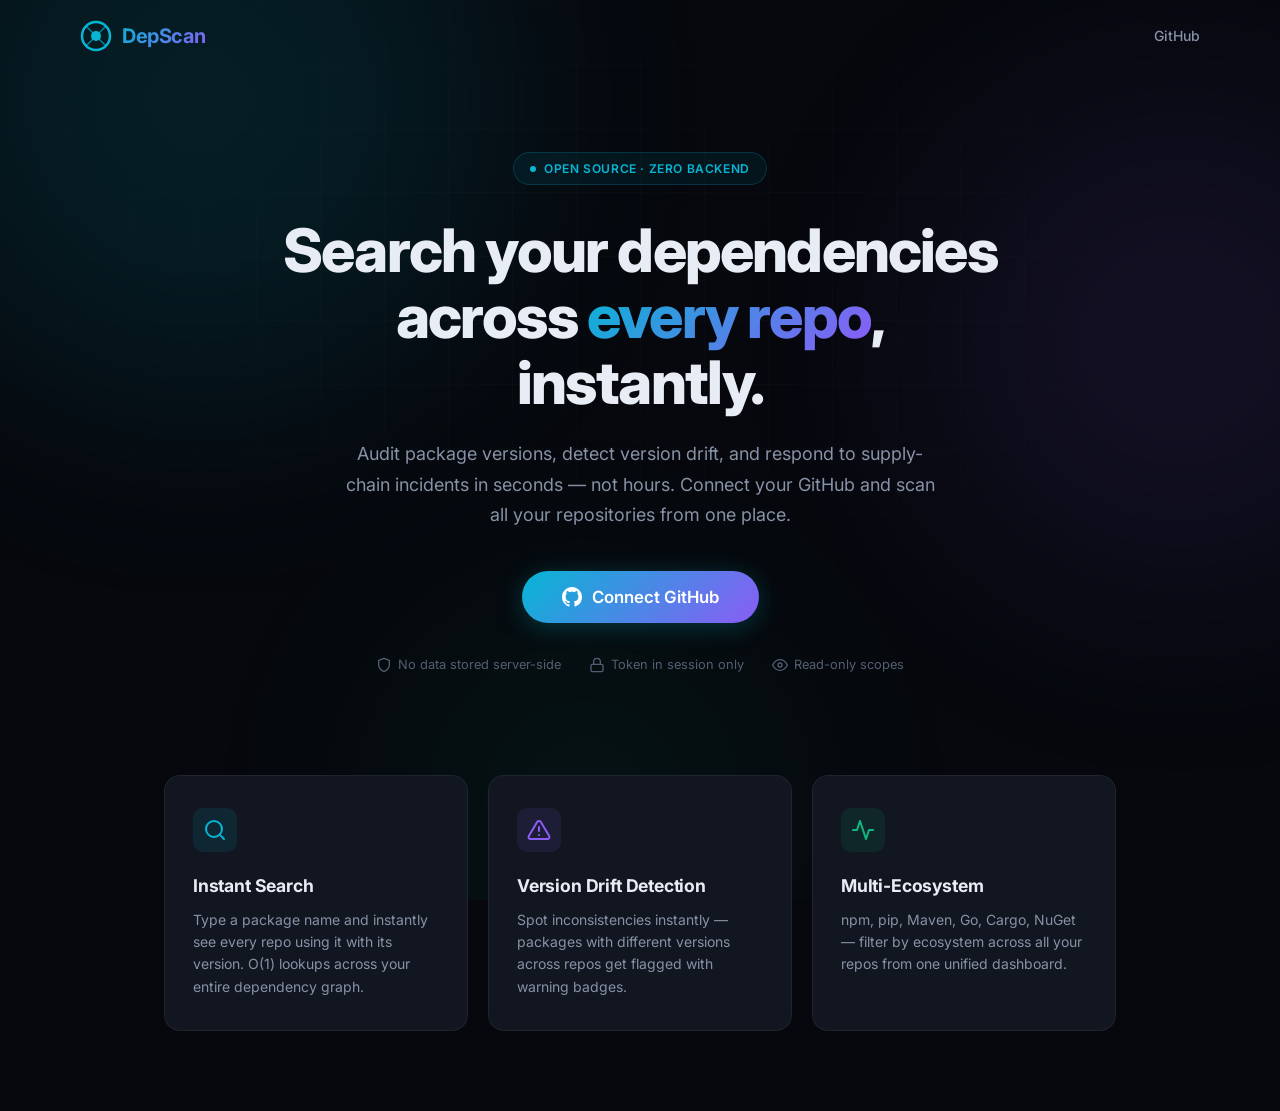
==== index.html @ 310316e2 "feat: Initial DepScan implementation (all phases) - Phase 1: Landing page, OAuth flow with CSRF stat" ====
<!DOCTYPE html>
<html lang="en">
<head>
  <meta charset="UTF-8">
  <meta name="viewport" content="width=device-width, initial-scale=1.0">
  <title>DepScan — Cross-Repo Dependency Explorer</title>
  <meta name="description" content="Search your dependencies across every GitHub repo, instantly. Audit versions, detect drift, and respond to supply-chain incidents in seconds.">
  <link rel="preconnect" href="https://fonts.googleapis.com">
  <link rel="preconnect" href="https://fonts.gstatic.com" crossorigin>
  <link href="https://fonts.googleapis.com/css2?family=Inter:wght@300;400;500;600;700;800;900&family=JetBrains+Mono:wght@400;500;600&display=swap" rel="stylesheet">
  <link rel="stylesheet" href="style.css">
</head>
<body>
  <!-- ═══════════════════════════════════════════════ -->
  <!-- LANDING VIEW (unauthenticated)                  -->
  <!-- ═══════════════════════════════════════════════ -->
  <section id="view-landing" class="view active">
    <div class="landing-bg">
      <div class="grid-overlay"></div>
      <div class="glow glow-1"></div>
      <div class="glow glow-2"></div>
      <div class="glow glow-3"></div>
    </div>

    <nav class="landing-nav">
      <div class="logo">
        <svg class="logo-icon" viewBox="0 0 32 32" fill="none" xmlns="http://www.w3.org/2000/svg">
          <circle cx="16" cy="16" r="14" stroke="url(#logo-grad)" stroke-width="2.5"/>
          <circle cx="16" cy="16" r="5" fill="url(#logo-grad)"/>
          <path d="M16 2 L16 11" stroke="url(#logo-grad)" stroke-width="2" stroke-linecap="round"/>
          <path d="M16 21 L16 30" stroke="url(#logo-grad)" stroke-width="2" stroke-linecap="round"/>
          <path d="M2 16 L11 16" stroke="url(#logo-grad)" stroke-width="2" stroke-linecap="round"/>
          <path d="M21 16 L30 16" stroke="url(#logo-grad)" stroke-width="2" stroke-linecap="round"/>
          <path d="M6.1 6.1 L12.4 12.4" stroke="url(#logo-grad)" stroke-width="1.5" stroke-linecap="round" opacity="0.6"/>
          <path d="M19.6 19.6 L25.9 25.9" stroke="url(#logo-grad)" stroke-width="1.5" stroke-linecap="round" opacity="0.6"/>
          <path d="M6.1 25.9 L12.4 19.6" stroke="url(#logo-grad)" stroke-width="1.5" stroke-linecap="round" opacity="0.6"/>
          <path d="M19.6 12.4 L25.9 6.1" stroke="url(#logo-grad)" stroke-width="1.5" stroke-linecap="round" opacity="0.6"/>
          <defs>
            <linearGradient id="logo-grad" x1="0" y1="0" x2="32" y2="32">
              <stop offset="0%" stop-color="#06b6d4"/>
              <stop offset="100%" stop-color="#8b5cf6"/>
            </linearGradient>
          </defs>
        </svg>
        <span class="logo-text">DepScan</span>
      </div>
      <a href="https://github.com" target="_blank" rel="noopener" class="nav-link">GitHub</a>
    </nav>

    <div class="landing-hero">
      <div class="hero-badge">
        <span class="badge-dot"></span>
        Open Source · Zero Backend
      </div>
      <h1 class="hero-title">
        Search your dependencies<br>
        across <span class="gradient-text">every repo</span>, instantly.
      </h1>
      <p class="hero-subtitle">
        Audit package versions, detect version drift, and respond to supply-chain
        incidents in seconds — not hours. Connect your GitHub and scan all your
        repositories from one place.
      </p>
      <button id="btn-connect" class="btn-primary btn-lg" onclick="DepScan.startOAuth()">
        <svg width="20" height="20" viewBox="0 0 16 16" fill="currentColor">
          <path d="M8 0C3.58 0 0 3.58 0 8c0 3.54 2.29 6.53 5.47 7.59.4.07.55-.17.55-.38 0-.19-.01-.82-.01-1.49-2.01.37-2.53-.49-2.69-.94-.09-.23-.48-.94-.82-1.13-.28-.15-.68-.52-.01-.53.63-.01 1.08.58 1.23.82.72 1.21 1.87.87 2.33.66.07-.52.28-.87.51-1.07-1.78-.2-3.64-.89-3.64-3.95 0-.87.31-1.59.82-2.15-.08-.2-.36-1.02.08-2.12 0 0 .67-.21 2.2.82.64-.18 1.32-.27 2-.27.68 0 1.36.09 2 .27 1.53-1.04 2.2-.82 2.2-.82.44 1.1.16 1.92.08 2.12.51.56.82 1.27.82 2.15 0 3.07-1.87 3.75-3.65 3.95.29.25.54.73.54 1.48 0 1.07-.01 1.93-.01 2.2 0 .21.15.46.55.38A8.013 8.013 0 0016 8c0-4.42-3.58-8-8-8z"/>
        </svg>
        Connect GitHub
      </button>
      <div class="hero-trust">
        <div class="trust-item">
          <svg width="16" height="16" viewBox="0 0 24 24" fill="none" stroke="currentColor" stroke-width="2" stroke-linecap="round" stroke-linejoin="round"><path d="M12 22s8-4 8-10V5l-8-3-8 3v7c0 6 8 10 8 10z"/></svg>
          No data stored server-side
        </div>
        <div class="trust-item">
          <svg width="16" height="16" viewBox="0 0 24 24" fill="none" stroke="currentColor" stroke-width="2" stroke-linecap="round" stroke-linejoin="round"><rect x="3" y="11" width="18" height="11" rx="2" ry="2"/><path d="M7 11V7a5 5 0 0 1 10 0v4"/></svg>
          Token in session only
        </div>
        <div class="trust-item">
          <svg width="16" height="16" viewBox="0 0 24 24" fill="none" stroke="currentColor" stroke-width="2" stroke-linecap="round" stroke-linejoin="round"><path d="M1 12s4-8 11-8 11 8 11 8-4 8-11 8-11-8-11-8z"/><circle cx="12" cy="12" r="3"/></svg>
          Read-only scopes
        </div>
      </div>
    </div>

    <div class="landing-features">
      <div class="feature-card">
        <div class="feature-icon" style="--accent: #06b6d4">
          <svg width="24" height="24" viewBox="0 0 24 24" fill="none" stroke="currentColor" stroke-width="2" stroke-linecap="round" stroke-linejoin="round"><circle cx="11" cy="11" r="8"/><line x1="21" y1="21" x2="16.65" y2="16.65"/></svg>
        </div>
        <h3>Instant Search</h3>
        <p>Type a package name and instantly see every repo using it with its version. O(1) lookups across your entire dependency graph.</p>
      </div>
      <div class="feature-card">
        <div class="feature-icon" style="--accent: #8b5cf6">
          <svg width="24" height="24" viewBox="0 0 24 24" fill="none" stroke="currentColor" stroke-width="2" stroke-linecap="round" stroke-linejoin="round"><path d="M10.29 3.86L1.82 18a2 2 0 0 0 1.71 3h16.94a2 2 0 0 0 1.71-3L13.71 3.86a2 2 0 0 0-3.42 0z"/><line x1="12" y1="9" x2="12" y2="13"/><line x1="12" y1="17" x2="12.01" y2="17"/></svg>
        </div>
        <h3>Version Drift Detection</h3>
        <p>Spot inconsistencies instantly — packages with different versions across repos get flagged with warning badges.</p>
      </div>
      <div class="feature-card">
        <div class="feature-icon" style="--accent: #10b981">
          <svg width="24" height="24" viewBox="0 0 24 24" fill="none" stroke="currentColor" stroke-width="2" stroke-linecap="round" stroke-linejoin="round"><polyline points="22 12 18 12 15 21 9 3 6 12 2 12"/></svg>
        </div>
        <h3>Multi-Ecosystem</h3>
        <p>npm, pip, Maven, Go, Cargo, NuGet — filter by ecosystem across all your repos from one unified dashboard.</p>
      </div>
    </div>
  </section>

  <!-- ═══════════════════════════════════════════════ -->
  <!-- SCANNING VIEW                                    -->
  <!-- ═══════════════════════════════════════════════ -->
  <section id="view-scanning" class="view">
    <nav class="app-nav">
      <div class="logo">
        <svg class="logo-icon" viewBox="0 0 32 32" fill="none"><circle cx="16" cy="16" r="14" stroke="url(#lg2)" stroke-width="2.5"/><circle cx="16" cy="16" r="5" fill="url(#lg2)"/><path d="M16 2L16 11" stroke="url(#lg2)" stroke-width="2" stroke-linecap="round"/><path d="M16 21L16 30" stroke="url(#lg2)" stroke-width="2" stroke-linecap="round"/><path d="M2 16L11 16" stroke="url(#lg2)" stroke-width="2" stroke-linecap="round"/><path d="M21 16L30 16" stroke="url(#lg2)" stroke-width="2" stroke-linecap="round"/><defs><linearGradient id="lg2" x1="0" y1="0" x2="32" y2="32"><stop offset="0%" stop-color="#06b6d4"/><stop offset="100%" stop-color="#8b5cf6"/></linearGradient></defs></svg>
        <span class="logo-text">DepScan</span>
      </div>
      <div class="nav-actions">
        <button class="btn-ghost" onclick="DepScan.skipToSearch()" id="btn-skip-search">
          <svg width="16" height="16" viewBox="0 0 24 24" fill="none" stroke="currentColor" stroke-width="2"><circle cx="11" cy="11" r="8"/><line x1="21" y1="21" x2="16.65" y2="16.65"/></svg>
          Search while scanning
        </button>
      </div>
    </nav>

    <div class="scan-container">
      <div class="scan-header">
        <div class="scan-icon-ring">
          <svg class="scan-spinner" width="64" height="64" viewBox="0 0 64 64">
            <circle cx="32" cy="32" r="28" fill="none" stroke="rgba(139,92,246,0.15)" stroke-width="4"/>
            <circle cx="32" cy="32" r="28" fill="none" stroke="url(#scan-grad)" stroke-width="4" stroke-linecap="round" stroke-dasharray="100 76" class="spin-arc"/>
            <defs><linearGradient id="scan-grad" x1="0" y1="0" x2="64" y2="64"><stop offset="0%" stop-color="#06b6d4"/><stop offset="100%" stop-color="#8b5cf6"/></linearGradient></defs>
          </svg>
        </div>
        <h2 id="scan-title" class="scan-title">Scanning your repositories…</h2>
        <p id="scan-subtitle" class="scan-subtitle">Fetching repository list</p>
      </div>

      <div class="scan-progress-wrapper">
        <div class="scan-progress-bar">
          <div id="scan-progress-fill" class="scan-progress-fill" style="width: 0%"></div>
        </div>
        <div class="scan-progress-stats">
          <span id="scan-count">0 / 0 repos</span>
          <span id="scan-packages">0 packages found</span>
        </div>
      </div>

      <div id="scan-feed" class="scan-feed">
        <!-- Live feed items appear here -->
      </div>
    </div>
  </section>

  <!-- ═══════════════════════════════════════════════ -->
  <!-- MAIN DASHBOARD VIEW (search + results)          -->
  <!-- ═══════════════════════════════════════════════ -->
  <section id="view-dashboard" class="view">
    <nav class="app-nav">
      <div class="logo">
        <svg class="logo-icon" viewBox="0 0 32 32" fill="none"><circle cx="16" cy="16" r="14" stroke="url(#lg3)" stroke-width="2.5"/><circle cx="16" cy="16" r="5" fill="url(#lg3)"/><path d="M16 2L16 11" stroke="url(#lg3)" stroke-width="2" stroke-linecap="round"/><path d="M16 21L16 30" stroke="url(#lg3)" stroke-width="2" stroke-linecap="round"/><path d="M2 16L11 16" stroke="url(#lg3)" stroke-width="2" stroke-linecap="round"/><path d="M21 16L30 16" stroke="url(#lg3)" stroke-width="2" stroke-linecap="round"/><defs><linearGradient id="lg3" x1="0" y1="0" x2="32" y2="32"><stop offset="0%" stop-color="#06b6d4"/><stop offset="100%" stop-color="#8b5cf6"/></linearGradient></defs></svg>
        <span class="logo-text">DepScan</span>
      </div>
      <div class="nav-actions">
        <button class="btn-ghost" onclick="DepScan.showSettings()" id="btn-settings">
          <svg width="16" height="16" viewBox="0 0 24 24" fill="none" stroke="currentColor" stroke-width="2" stroke-linecap="round" stroke-linejoin="round"><circle cx="12" cy="12" r="3"/><path d="M19.4 15a1.65 1.65 0 0 0 .33 1.82l.06.06a2 2 0 0 1 0 2.83 2 2 0 0 1-2.83 0l-.06-.06a1.65 1.65 0 0 0-1.82-.33 1.65 1.65 0 0 0-1 1.51V21a2 2 0 0 1-2 2 2 2 0 0 1-2-2v-.09A1.65 1.65 0 0 0 9 19.4a1.65 1.65 0 0 0-1.82.33l-.06.06a2 2 0 0 1-2.83 0 2 2 0 0 1 0-2.83l.06-.06A1.65 1.65 0 0 0 4.68 15a1.65 1.65 0 0 0-1.51-1H3a2 2 0 0 1-2-2 2 2 0 0 1 2-2h.09A1.65 1.65 0 0 0 4.6 9a1.65 1.65 0 0 0-.33-1.82l-.06-.06a2 2 0 0 1 0-2.83 2 2 0 0 1 2.83 0l.06.06A1.65 1.65 0 0 0 9 4.68a1.65 1.65 0 0 0 1-1.51V3a2 2 0 0 1 2-2 2 2 0 0 1 2 2v.09a1.65 1.65 0 0 0 1 1.51 1.65 1.65 0 0 0 1.82-.33l.06-.06a2 2 0 0 1 2.83 0 2 2 0 0 1 0 2.83l-.06.06A1.65 1.65 0 0 0 19.4 9a1.65 1.65 0 0 0 1.51 1H21a2 2 0 0 1 2 2 2 2 0 0 1-2 2h-.09a1.65 1.65 0 0 0-1.51 1z"/></svg>
          Settings
        </button>
        <div id="user-avatar-container" class="user-avatar-container"></div>
      </div>
    </nav>

    <!-- Stats Bar -->
    <div class="stats-bar">
      <div class="stat-card">
        <div class="stat-value" id="stat-repos">0</div>
        <div class="stat-label">Repos Scanned</div>
      </div>
      <div class="stat-card">
        <div class="stat-value" id="stat-packages">0</div>
        <div class="stat-label">Total Packages</div>
      </div>
      <div class="stat-card">
        <div class="stat-value" id="stat-ecosystems">0</div>
        <div class="stat-label">Ecosystems</div>
      </div>
      <div class="stat-card stat-card-warn">
        <div class="stat-value" id="stat-drift">0</div>
        <div class="stat-label">Version Drifts</div>
      </div>
    </div>

    <!-- Search & Filters -->
    <div class="search-section">
      <div class="search-bar-wrapper">
        <svg class="search-icon" width="20" height="20" viewBox="0 0 24 24" fill="none" stroke="currentColor" stroke-width="2" stroke-linecap="round" stroke-linejoin="round"><circle cx="11" cy="11" r="8"/><line x1="21" y1="21" x2="16.65" y2="16.65"/></svg>
        <input type="text" id="search-input" class="search-input" placeholder="Search packages… (e.g. axios, requests, lodash)" autocomplete="off" spellcheck="false">
        <div id="search-result-count" class="search-result-count"></div>
      </div>

      <div class="filter-row">
        <div class="filter-group">
          <label class="filter-label">Ecosystem</label>
          <select id="filter-ecosystem" class="filter-select">
            <option value="">All Ecosystems</option>
          </select>
        </div>
        <div class="filter-group">
          <label class="filter-label">Visibility</label>
          <select id="filter-visibility" class="filter-select">
            <option value="">All</option>
            <option value="public">Public</option>
            <option value="private">Private</option>
          </select>
        </div>
        <div class="filter-group">
          <label class="filter-label">Owner</label>
          <select id="filter-owner" class="filter-select">
            <option value="">All Owners</option>
          </select>
        </div>
        <div class="filter-group">
          <label class="filter-label">Sort By</label>
          <select id="filter-sort" class="filter-select">
            <option value="name">Package Name</option>
            <option value="repos">Repo Count</option>
            <option value="ecosystem">Ecosystem</option>
          </select>
        </div>
      </div>
    </div>

    <!-- Results Table -->
    <div class="results-section">
      <div id="results-empty" class="results-empty" style="display:none;">
        <svg width="48" height="48" viewBox="0 0 24 24" fill="none" stroke="currentColor" stroke-width="1.5" stroke-linecap="round" stroke-linejoin="round" opacity="0.4"><circle cx="11" cy="11" r="8"/><line x1="21" y1="21" x2="16.65" y2="16.65"/><line x1="8" y1="11" x2="14" y2="11"/></svg>
        <p>No packages found matching your query.</p>
      </div>
      <table id="results-table" class="results-table">
        <thead>
          <tr>
            <th class="th-pkg">Package</th>
            <th class="th-eco">Ecosystem</th>
            <th class="th-repos">Repos</th>
            <th class="th-ver">Version(s)</th>
            <th class="th-drift">Status</th>
          </tr>
        </thead>
        <tbody id="results-body"></tbody>
      </table>
    </div>

    <!-- Repo Detail Slide-in Panel -->
    <div id="repo-panel" class="repo-panel">
      <div class="repo-panel-backdrop" onclick="DepScan.closeRepoPanel()"></div>
      <div class="repo-panel-content">
        <div class="repo-panel-header">
          <h3 id="repo-panel-title">Repository</h3>
          <button class="btn-icon" onclick="DepScan.closeRepoPanel()">
            <svg width="20" height="20" viewBox="0 0 24 24" fill="none" stroke="currentColor" stroke-width="2" stroke-linecap="round" stroke-linejoin="round"><line x1="18" y1="6" x2="6" y2="18"/><line x1="6" y1="6" x2="18" y2="18"/></svg>
          </button>
        </div>
        <div class="repo-panel-links" id="repo-panel-links"></div>
        <div class="repo-panel-deps" id="repo-panel-deps"></div>
      </div>
    </div>
  </section>

  <!-- ═══════════════════════════════════════════════ -->
  <!-- SETTINGS MODAL                                   -->
  <!-- ═══════════════════════════════════════════════ -->
  <div id="settings-modal" class="modal-overlay" style="display:none;">
    <div class="modal-card">
      <div class="modal-header">
        <h3>Settings</h3>
        <button class="btn-icon" onclick="DepScan.closeSettings()">
          <svg width="20" height="20" viewBox="0 0 24 24" fill="none" stroke="currentColor" stroke-width="2" stroke-linecap="round" stroke-linejoin="round"><line x1="18" y1="6" x2="6" y2="18"/><line x1="6" y1="6" x2="18" y2="18"/></svg>
        </button>
      </div>
      <div class="modal-body">
        <div class="settings-section">
          <h4>Scan Scope</h4>
          <p class="settings-desc">Select which organizations to include when scanning.</p>
          <div id="settings-orgs" class="settings-orgs">
            <p class="text-muted">Loading organizations…</p>
          </div>
        </div>
        <hr class="divider">
        <div class="settings-section">
          <h4>Cache</h4>
          <p class="settings-desc">Cached SBOM data is stored locally and expires after 1 hour.</p>
          <div class="settings-row">
            <span id="cache-info">0 repos cached</span>
            <button class="btn-secondary" onclick="DepScan.rescan()" id="btn-rescan">
              <svg width="14" height="14" viewBox="0 0 24 24" fill="none" stroke="currentColor" stroke-width="2" stroke-linecap="round" stroke-linejoin="round"><polyline points="23 4 23 10 17 10"/><path d="M20.49 15a9 9 0 1 1-2.12-9.36L23 10"/></svg>
              Re-scan All
            </button>
          </div>
        </div>
        <hr class="divider">
        <div class="settings-section">
          <h4>Account</h4>
          <button class="btn-danger" onclick="DepScan.disconnect()" id="btn-disconnect">
            <svg width="14" height="14" viewBox="0 0 24 24" fill="none" stroke="currentColor" stroke-width="2" stroke-linecap="round" stroke-linejoin="round"><path d="M9 21H5a2 2 0 0 1-2-2V5a2 2 0 0 1 2-2h4"/><polyline points="16 17 21 12 16 7"/><line x1="21" y1="12" x2="9" y2="12"/></svg>
            Disconnect GitHub
          </button>
        </div>
      </div>
    </div>
  </div>

  <!-- ═══════════════════════════════════════════════ -->
  <!-- ERROR TOAST                                      -->
  <!-- ═══════════════════════════════════════════════ -->
  <div id="toast-container" class="toast-container"></div>

  <script src="app.js"></script>
</body>
</html>
---- style.css ----
/* ═══════════════════════════════════════════════════════════
   DepScan — Design System & Styles
   Premium dark-mode UI with vibrant accents
   ═══════════════════════════════════════════════════════════ */

/* ── Reset & Base ─────────────────────────────────────────── */
*, *::before, *::after {
  margin: 0;
  padding: 0;
  box-sizing: border-box;
}

:root {
  /* Colors */
  --bg-primary: #06080d;
  --bg-secondary: #0c1017;
  --bg-card: #111620;
  --bg-card-hover: #161d2a;
  --bg-elevated: #1a2233;

  --border: rgba(255, 255, 255, 0.06);
  --border-hover: rgba(255, 255, 255, 0.12);

  --text-primary: #e8ecf4;
  --text-secondary: #8892a6;
  --text-muted: #545e72;

  --accent-cyan: #06b6d4;
  --accent-violet: #8b5cf6;
  --accent-green: #10b981;
  --accent-amber: #f59e0b;
  --accent-red: #ef4444;

  --gradient-main: linear-gradient(135deg, #06b6d4, #8b5cf6);
  --gradient-warm: linear-gradient(135deg, #f59e0b, #ef4444);

  /* Typography */
  --font-sans: 'Inter', -apple-system, BlinkMacSystemFont, 'Segoe UI', sans-serif;
  --font-mono: 'JetBrains Mono', 'Fira Code', monospace;

  /* Sizing */
  --radius-sm: 6px;
  --radius-md: 10px;
  --radius-lg: 16px;
  --radius-xl: 24px;
  --radius-full: 9999px;

  /* Shadows */
  --shadow-sm: 0 1px 3px rgba(0,0,0,0.4);
  --shadow-md: 0 4px 16px rgba(0,0,0,0.5);
  --shadow-lg: 0 8px 32px rgba(0,0,0,0.6);
  --shadow-glow-cyan: 0 0 40px rgba(6, 182, 212, 0.15);
  --shadow-glow-violet: 0 0 40px rgba(139, 92, 246, 0.15);

  /* Transitions */
  --ease-out: cubic-bezier(0.16, 1, 0.3, 1);
  --ease-spring: cubic-bezier(0.34, 1.56, 0.64, 1);
}

html {
  font-size: 16px;
  scroll-behavior: smooth;
  -webkit-font-smoothing: antialiased;
  -moz-osx-font-smoothing: grayscale;
}

body {
  font-family: var(--font-sans);
  background: var(--bg-primary);
  color: var(--text-primary);
  line-height: 1.6;
  min-height: 100vh;
  overflow-x: hidden;
}

a { color: var(--accent-cyan); text-decoration: none; }
a:hover { text-decoration: underline; }

/* ── Views ────────────────────────────────────────────────── */
.view {
  display: none;
  min-height: 100vh;
}
.view.active {
  display: block;
  animation: viewFadeIn 0.5s var(--ease-out);
}

@keyframes viewFadeIn {
  from { opacity: 0; transform: translateY(12px); }
  to   { opacity: 1; transform: translateY(0); }
}

/* ══════════════════════════════════════════════════════════════
   LANDING PAGE
   ══════════════════════════════════════════════════════════════ */

/* Background effects */
.landing-bg {
  position: fixed;
  inset: 0;
  z-index: 0;
  pointer-events: none;
  overflow: hidden;
}

.grid-overlay {
  position: absolute;
  inset: 0;
  background-image:
    linear-gradient(rgba(255,255,255,0.015) 1px, transparent 1px),
    linear-gradient(90deg, rgba(255,255,255,0.015) 1px, transparent 1px);
  background-size: 64px 64px;
  mask-image: radial-gradient(ellipse 80% 60% at 50% 30%, black 20%, transparent 70%);
  -webkit-mask-image: radial-gradient(ellipse 80% 60% at 50% 30%, black 20%, transparent 70%);
}

.glow {
  position: absolute;
  border-radius: 50%;
  filter: blur(120px);
  opacity: 0.35;
  animation: glowFloat 12s ease-in-out infinite alternate;
}
.glow-1 {
  width: 600px; height: 600px;
  background: var(--accent-cyan);
  top: -200px; left: -100px;
  opacity: 0.12;
}
.glow-2 {
  width: 500px; height: 500px;
  background: var(--accent-violet);
  top: 10%; right: -150px;
  opacity: 0.1;
  animation-delay: -4s;
}
.glow-3 {
  width: 400px; height: 400px;
  background: var(--accent-green);
  bottom: -100px; left: 30%;
  opacity: 0.07;
  animation-delay: -8s;
}

@keyframes glowFloat {
  0%   { transform: translate(0, 0) scale(1); }
  100% { transform: translate(30px, -20px) scale(1.15); }
}

/* Landing Nav */
.landing-nav {
  position: relative;
  z-index: 10;
  display: flex;
  align-items: center;
  justify-content: space-between;
  padding: 20px 40px;
  max-width: 1200px;
  margin: 0 auto;
}

.logo {
  display: flex;
  align-items: center;
  gap: 10px;
}
.logo-icon {
  width: 32px;
  height: 32px;
}
.logo-text {
  font-weight: 700;
  font-size: 1.25rem;
  letter-spacing: -0.02em;
  background: var(--gradient-main);
  -webkit-background-clip: text;
  -webkit-text-fill-color: transparent;
  background-clip: text;
}

.nav-link {
  font-size: 0.875rem;
  font-weight: 500;
  color: var(--text-secondary);
  transition: color 0.2s;
}
.nav-link:hover { color: var(--text-primary); text-decoration: none; }

/* Hero */
.landing-hero {
  position: relative;
  z-index: 10;
  text-align: center;
  padding: 80px 24px 40px;
  max-width: 780px;
  margin: 0 auto;
}

.hero-badge {
  display: inline-flex;
  align-items: center;
  gap: 8px;
  padding: 6px 16px;
  font-size: 0.75rem;
  font-weight: 600;
  letter-spacing: 0.05em;
  text-transform: uppercase;
  color: var(--accent-cyan);
  background: rgba(6, 182, 212, 0.08);
  border: 1px solid rgba(6, 182, 212, 0.2);
  border-radius: var(--radius-full);
  margin-bottom: 32px;
}

.badge-dot {
  width: 6px;
  height: 6px;
  border-radius: 50%;
  background: var(--accent-cyan);
  animation: dotPulse 2s ease-in-out infinite;
}

@keyframes dotPulse {
  0%, 100% { opacity: 1; transform: scale(1); }
  50%      { opacity: 0.5; transform: scale(0.8); }
}

.hero-title {
  font-size: clamp(2.2rem, 5vw, 3.75rem);
  font-weight: 800;
  line-height: 1.1;
  letter-spacing: -0.03em;
  margin-bottom: 24px;
}

.gradient-text {
  background: var(--gradient-main);
  -webkit-background-clip: text;
  -webkit-text-fill-color: transparent;
  background-clip: text;
}

.hero-subtitle {
  font-size: 1.125rem;
  color: var(--text-secondary);
  line-height: 1.7;
  max-width: 600px;
  margin: 0 auto 40px;
}

/* Buttons */
.btn-primary {
  display: inline-flex;
  align-items: center;
  gap: 10px;
  padding: 14px 32px;
  font-family: var(--font-sans);
  font-size: 1rem;
  font-weight: 600;
  color: #fff;
  background: var(--gradient-main);
  border: none;
  border-radius: var(--radius-full);
  cursor: pointer;
  transition: transform 0.2s var(--ease-spring), box-shadow 0.3s;
  box-shadow: 0 4px 24px rgba(6, 182, 212, 0.25), 0 0 0 0 rgba(6, 182, 212, 0);
}
.btn-primary:hover {
  transform: translateY(-2px) scale(1.03);
  box-shadow: 0 8px 32px rgba(6, 182, 212, 0.35), 0 0 0 4px rgba(6, 182, 212, 0.1);
}
.btn-primary:active {
  transform: translateY(0) scale(0.98);
}

.btn-lg {
  padding: 16px 40px;
  font-size: 1.05rem;
}

.btn-ghost {
  display: inline-flex;
  align-items: center;
  gap: 8px;
  padding: 8px 16px;
  font-family: var(--font-sans);
  font-size: 0.875rem;
  font-weight: 500;
  color: var(--text-secondary);
  background: transparent;
  border: 1px solid var(--border);
  border-radius: var(--radius-md);
  cursor: pointer;
  transition: all 0.2s;
}
.btn-ghost:hover {
  color: var(--text-primary);
  border-color: var(--border-hover);
  background: rgba(255,255,255,0.03);
}

.btn-secondary {
  display: inline-flex;
  align-items: center;
  gap: 6px;
  padding: 8px 16px;
  font-family: var(--font-sans);
  font-size: 0.8rem;
  font-weight: 600;
  color: var(--accent-cyan);
  background: rgba(6, 182, 212, 0.08);
  border: 1px solid rgba(6, 182, 212, 0.2);
  border-radius: var(--radius-md);
  cursor: pointer;
  transition: all 0.2s;
}
.btn-secondary:hover {
  background: rgba(6, 182, 212, 0.15);
  border-color: rgba(6, 182, 212, 0.35);
}

.btn-danger {
  display: inline-flex;
  align-items: center;
  gap: 6px;
  padding: 10px 20px;
  font-family: var(--font-sans);
  font-size: 0.875rem;
  font-weight: 600;
  color: var(--accent-red);
  background: rgba(239, 68, 68, 0.08);
  border: 1px solid rgba(239, 68, 68, 0.2);
  border-radius: var(--radius-md);
  cursor: pointer;
  transition: all 0.2s;
}
.btn-danger:hover {
  background: rgba(239, 68, 68, 0.15);
  border-color: rgba(239, 68, 68, 0.35);
}

.btn-icon {
  display: flex;
  align-items: center;
  justify-content: center;
  width: 36px;
  height: 36px;
  background: transparent;
  border: none;
  color: var(--text-secondary);
  cursor: pointer;
  border-radius: var(--radius-sm);
  transition: all 0.2s;
}
.btn-icon:hover {
  color: var(--text-primary);
  background: rgba(255,255,255,0.06);
}

/* Trust items */
.hero-trust {
  display: flex;
  align-items: center;
  justify-content: center;
  gap: 28px;
  margin-top: 32px;
  flex-wrap: wrap;
}
.trust-item {
  display: flex;
  align-items: center;
  gap: 6px;
  font-size: 0.8rem;
  color: var(--text-muted);
}

/* Features */
.landing-features {
  position: relative;
  z-index: 10;
  display: grid;
  grid-template-columns: repeat(auto-fit, minmax(280px, 1fr));
  gap: 20px;
  max-width: 1000px;
  margin: 60px auto 80px;
  padding: 0 24px;
}

.feature-card {
  background: var(--bg-card);
  border: 1px solid var(--border);
  border-radius: var(--radius-lg);
  padding: 32px 28px;
  transition: all 0.3s var(--ease-out);
}
.feature-card:hover {
  background: var(--bg-card-hover);
  border-color: var(--border-hover);
  transform: translateY(-4px);
  box-shadow: var(--shadow-lg);
}

.feature-icon {
  width: 44px;
  height: 44px;
  display: flex;
  align-items: center;
  justify-content: center;
  border-radius: var(--radius-md);
  background: color-mix(in srgb, var(--accent, #06b6d4) 10%, transparent);
  color: var(--accent, #06b6d4);
  margin-bottom: 20px;
}

.feature-card h3 {
  font-size: 1.1rem;
  font-weight: 700;
  margin-bottom: 8px;
  letter-spacing: -0.01em;
}
.feature-card p {
  font-size: 0.875rem;
  color: var(--text-secondary);
  line-height: 1.6;
}

/* ══════════════════════════════════════════════════════════════
   SCANNING VIEW
   ══════════════════════════════════════════════════════════════ */

.app-nav {
  display: flex;
  align-items: center;
  justify-content: space-between;
  padding: 16px 32px;
  border-bottom: 1px solid var(--border);
  background: rgba(6, 8, 13, 0.85);
  backdrop-filter: blur(16px);
  -webkit-backdrop-filter: blur(16px);
  position: sticky;
  top: 0;
  z-index: 100;
}

.nav-actions {
  display: flex;
  align-items: center;
  gap: 12px;
}

.scan-container {
  max-width: 640px;
  margin: 0 auto;
  padding: 80px 24px;
  text-align: center;
}

.scan-header {
  margin-bottom: 48px;
}

.scan-icon-ring {
  display: inline-flex;
  margin-bottom: 24px;
}

.spin-arc {
  transform-origin: center;
  animation: spinArc 1.2s linear infinite;
}

@keyframes spinArc {
  to { transform: rotate(360deg); }
}

.scan-title {
  font-size: 1.5rem;
  font-weight: 700;
  letter-spacing: -0.02em;
  margin-bottom: 8px;
}

.scan-subtitle {
  font-size: 0.95rem;
  color: var(--text-secondary);
}

/* Progress bar */
.scan-progress-wrapper {
  margin-bottom: 40px;
}

.scan-progress-bar {
  height: 6px;
  background: rgba(255,255,255,0.06);
  border-radius: var(--radius-full);
  overflow: hidden;
  margin-bottom: 12px;
}

.scan-progress-fill {
  height: 100%;
  background: var(--gradient-main);
  border-radius: var(--radius-full);
  transition: width 0.4s var(--ease-out);
  position: relative;
}
.scan-progress-fill::after {
  content: '';
  position: absolute;
  right: 0;
  top: 0;
  width: 40px;
  height: 100%;
  background: linear-gradient(90deg, transparent, rgba(255,255,255,0.3));
  animation: shimmer 1.5s ease-in-out infinite;
}

@keyframes shimmer {
  0%, 100% { opacity: 0; }
  50%      { opacity: 1; }
}

.scan-progress-stats {
  display: flex;
  justify-content: space-between;
  font-size: 0.8rem;
  color: var(--text-muted);
  font-variant-numeric: tabular-nums;
}

/* Scan Feed */
.scan-feed {
  text-align: left;
  max-height: 320px;
  overflow-y: auto;
  scrollbar-width: thin;
  scrollbar-color: rgba(255,255,255,0.08) transparent;
}

.scan-feed-item {
  display: flex;
  align-items: center;
  gap: 10px;
  padding: 10px 16px;
  font-size: 0.82rem;
  font-family: var(--font-mono);
  color: var(--text-secondary);
  border-radius: var(--radius-sm);
  animation: feedSlideIn 0.3s var(--ease-out);
  border-bottom: 1px solid var(--border);
}
.scan-feed-item:last-child { border-bottom: none; }

.scan-feed-item.success { color: var(--accent-green); }
.scan-feed-item.error   { color: var(--accent-red); }
.scan-feed-item.warning { color: var(--accent-amber); }

.feed-dot {
  width: 6px;
  height: 6px;
  border-radius: 50%;
  flex-shrink: 0;
}
.scan-feed-item.success .feed-dot { background: var(--accent-green); }
.scan-feed-item.error   .feed-dot { background: var(--accent-red); }
.scan-feed-item.warning .feed-dot { background: var(--accent-amber); }
.scan-feed-item .feed-dot          { background: var(--text-muted); }

.feed-repo {
  flex: 1;
  overflow: hidden;
  text-overflow: ellipsis;
  white-space: nowrap;
}

.feed-count {
  font-size: 0.75rem;
  color: var(--text-muted);
  white-space: nowrap;
}

@keyframes feedSlideIn {
  from { opacity: 0; transform: translateX(-12px); }
  to   { opacity: 1; transform: translateX(0); }
}

/* ══════════════════════════════════════════════════════════════
   DASHBOARD VIEW
   ══════════════════════════════════════════════════════════════ */

/* Stats Bar */
.stats-bar {
  display: grid;
  grid-template-columns: repeat(auto-fit, minmax(160px, 1fr));
  gap: 16px;
  padding: 24px 32px;
  max-width: 1400px;
  margin: 0 auto;
}

.stat-card {
  background: var(--bg-card);
  border: 1px solid var(--border);
  border-radius: var(--radius-lg);
  padding: 20px 24px;
  text-align: center;
  transition: all 0.2s;
}
.stat-card:hover {
  border-color: var(--border-hover);
  box-shadow: var(--shadow-sm);
}

.stat-value {
  font-size: 2rem;
  font-weight: 800;
  letter-spacing: -0.03em;
  font-variant-numeric: tabular-nums;
  background: var(--gradient-main);
  -webkit-background-clip: text;
  -webkit-text-fill-color: transparent;
  background-clip: text;
}
.stat-card-warn .stat-value {
  background: var(--gradient-warm);
  -webkit-background-clip: text;
  background-clip: text;
}

.stat-label {
  font-size: 0.75rem;
  font-weight: 600;
  color: var(--text-muted);
  text-transform: uppercase;
  letter-spacing: 0.06em;
  margin-top: 4px;
}

/* Search Section */
.search-section {
  padding: 0 32px 16px;
  max-width: 1400px;
  margin: 0 auto;
}

.search-bar-wrapper {
  position: relative;
  margin-bottom: 16px;
}

.search-icon {
  position: absolute;
  left: 18px;
  top: 50%;
  transform: translateY(-50%);
  color: var(--text-muted);
  pointer-events: none;
}

.search-input {
  width: 100%;
  padding: 16px 120px 16px 50px;
  font-family: var(--font-sans);
  font-size: 1rem;
  font-weight: 500;
  color: var(--text-primary);
  background: var(--bg-card);
  border: 1px solid var(--border);
  border-radius: var(--radius-lg);
  outline: none;
  transition: all 0.2s;
}
.search-input::placeholder {
  color: var(--text-muted);
  font-weight: 400;
}
.search-input:focus {
  border-color: var(--accent-cyan);
  box-shadow: 0 0 0 3px rgba(6, 182, 212, 0.1), var(--shadow-glow-cyan);
}

.search-result-count {
  position: absolute;
  right: 18px;
  top: 50%;
  transform: translateY(-50%);
  font-size: 0.8rem;
  color: var(--text-muted);
  font-variant-numeric: tabular-nums;
}

/* Filters */
.filter-row {
  display: flex;
  gap: 12px;
  flex-wrap: wrap;
}

.filter-group {
  display: flex;
  flex-direction: column;
  gap: 4px;
}

.filter-label {
  font-size: 0.7rem;
  font-weight: 600;
  color: var(--text-muted);
  text-transform: uppercase;
  letter-spacing: 0.06em;
}

.filter-select {
  padding: 8px 32px 8px 12px;
  font-family: var(--font-sans);
  font-size: 0.82rem;
  font-weight: 500;
  color: var(--text-secondary);
  background: var(--bg-card);
  border: 1px solid var(--border);
  border-radius: var(--radius-md);
  outline: none;
  cursor: pointer;
  appearance: none;
  background-image: url("data:image/svg+xml,%3Csvg width='10' height='6' viewBox='0 0 10 6' fill='none' xmlns='http://www.w3.org/2000/svg'%3E%3Cpath d='M1 1L5 5L9 1' stroke='%23545e72' stroke-width='1.5' stroke-linecap='round' stroke-linejoin='round'/%3E%3C/svg%3E");
  background-repeat: no-repeat;
  background-position: right 10px center;
  transition: all 0.2s;
}
.filter-select:hover {
  border-color: var(--border-hover);
}
.filter-select:focus {
  border-color: var(--accent-cyan);
  box-shadow: 0 0 0 2px rgba(6,182,212, 0.1);
}

/* Results Table */
.results-section {
  padding: 0 32px 48px;
  max-width: 1400px;
  margin: 0 auto;
}

.results-empty {
  display: flex;
  flex-direction: column;
  align-items: center;
  gap: 12px;
  padding: 64px 0;
  color: var(--text-muted);
  font-size: 0.9rem;
}

.results-table {
  width: 100%;
  border-collapse: separate;
  border-spacing: 0;
  font-size: 0.875rem;
}

.results-table thead th {
  position: sticky;
  top: 65px;
  background: var(--bg-secondary);
  z-index: 10;
  padding: 12px 16px;
  text-align: left;
  font-size: 0.7rem;
  font-weight: 700;
  text-transform: uppercase;
  letter-spacing: 0.08em;
  color: var(--text-muted);
  border-bottom: 1px solid var(--border);
}

.results-table tbody tr {
  cursor: pointer;
  transition: background 0.15s;
}
.results-table tbody tr:hover {
  background: var(--bg-card-hover);
}
.results-table tbody td {
  padding: 14px 16px;
  border-bottom: 1px solid var(--border);
  vertical-align: middle;
}

.th-pkg { min-width: 220px; }
.th-eco { width: 120px; }
.th-repos { width: 100px; }
.th-ver { min-width: 180px; }
.th-drift { width: 120px; }

/* Package name in results */
.pkg-name {
  font-weight: 600;
  color: var(--text-primary);
  font-family: var(--font-mono);
  font-size: 0.85rem;
}

/* Ecosystem badge */
.eco-badge {
  display: inline-flex;
  align-items: center;
  gap: 4px;
  padding: 3px 10px;
  font-size: 0.7rem;
  font-weight: 700;
  text-transform: uppercase;
  letter-spacing: 0.04em;
  border-radius: var(--radius-full);
  background: rgba(255,255,255,0.05);
  color: var(--text-secondary);
  border: 1px solid var(--border);
}

.eco-badge[data-eco="npm"]    { color: #f87171; background: rgba(248,113,113,0.08); border-color: rgba(248,113,113,0.2); }
.eco-badge[data-eco="pip"]    { color: #60a5fa; background: rgba(96,165,250,0.08); border-color: rgba(96,165,250,0.2); }
.eco-badge[data-eco="go"]     { color: #34d399; background: rgba(52,211,153,0.08); border-color: rgba(52,211,153,0.2); }
.eco-badge[data-eco="maven"]  { color: #fb923c; background: rgba(251,146,60,0.08); border-color: rgba(251,146,60,0.2); }
.eco-badge[data-eco="nuget"]  { color: #a78bfa; background: rgba(167,139,250,0.08); border-color: rgba(167,139,250,0.2); }
.eco-badge[data-eco="cargo"]  { color: #fbbf24; background: rgba(251,191,36,0.08); border-color: rgba(251,191,36,0.2); }
.eco-badge[data-eco="gem"]    { color: #f472b6; background: rgba(244,114,182,0.08); border-color: rgba(244,114,182,0.2); }
.eco-badge[data-eco="composer"] { color: #818cf8; background: rgba(129,140,248,0.08); border-color: rgba(129,140,248,0.2); }
.eco-badge[data-eco="actions"] { color: #2dd4bf; background: rgba(45,212,191,0.08); border-color: rgba(45,212,191,0.2); }

/* Version pills */
.version-list {
  display: flex;
  flex-wrap: wrap;
  gap: 4px;
}

.version-pill {
  display: inline-block;
  padding: 2px 8px;
  font-family: var(--font-mono);
  font-size: 0.75rem;
  font-weight: 500;
  color: var(--text-secondary);
  background: rgba(255,255,255,0.04);
  border-radius: var(--radius-sm);
  border: 1px solid var(--border);
}

/* Drift badge */
.drift-ok {
  display: inline-flex;
  align-items: center;
  gap: 4px;
  font-size: 0.75rem;
  font-weight: 600;
  color: var(--accent-green);
}
.drift-warn {
  display: inline-flex;
  align-items: center;
  gap: 4px;
  font-size: 0.75rem;
  font-weight: 600;
  color: var(--accent-amber);
  padding: 3px 10px;
  background: rgba(245, 158, 11, 0.08);
  border: 1px solid rgba(245, 158, 11, 0.2);
  border-radius: var(--radius-full);
}

/* Expanded row */
.expanded-row td {
  padding: 0 !important;
  border-bottom: 1px solid var(--border);
}

.expanded-content {
  padding: 16px 20px;
  background: var(--bg-secondary);
  animation: expandIn 0.25s var(--ease-out);
}

@keyframes expandIn {
  from { opacity: 0; max-height: 0; }
  to   { opacity: 1; max-height: 600px; }
}

.expanded-content table {
  width: 100%;
  border-collapse: collapse;
  font-size: 0.82rem;
}
.expanded-content th {
  text-align: left;
  font-size: 0.68rem;
  font-weight: 700;
  text-transform: uppercase;
  letter-spacing: 0.06em;
  color: var(--text-muted);
  padding: 8px 12px;
  border-bottom: 1px solid var(--border);
}
.expanded-content td {
  padding: 10px 12px;
  border-bottom: 1px solid var(--border);
  color: var(--text-secondary);
}
.expanded-content tr:last-child td { border-bottom: none; }
.expanded-content a {
  color: var(--accent-cyan);
  text-decoration: none;
}
.expanded-content a:hover { text-decoration: underline; }

/* Repo count badge */
.repo-count {
  display: inline-flex;
  align-items: center;
  justify-content: center;
  min-width: 24px;
  height: 24px;
  padding: 0 8px;
  font-family: var(--font-mono);
  font-size: 0.75rem;
  font-weight: 700;
  color: var(--text-secondary);
  background: rgba(255,255,255,0.04);
  border-radius: var(--radius-full);
  border: 1px solid var(--border);
}

/* ══════════════════════════════════════════════════════════════
   REPO DETAIL PANEL (Slide-in)
   ══════════════════════════════════════════════════════════════ */

.repo-panel {
  position: fixed;
  inset: 0;
  z-index: 1000;
  display: none;
}
.repo-panel.open {
  display: block;
}

.repo-panel-backdrop {
  position: absolute;
  inset: 0;
  background: rgba(0,0,0,0.5);
  backdrop-filter: blur(4px);
  -webkit-backdrop-filter: blur(4px);
  animation: fadeIn 0.2s;
}

.repo-panel-content {
  position: absolute;
  right: 0;
  top: 0;
  bottom: 0;
  width: min(520px, 90vw);
  background: var(--bg-secondary);
  border-left: 1px solid var(--border);
  overflow-y: auto;
  animation: slideInRight 0.3s var(--ease-out);
  scrollbar-width: thin;
  scrollbar-color: rgba(255,255,255,0.08) transparent;
}

@keyframes fadeIn {
  from { opacity: 0; }
  to   { opacity: 1; }
}
@keyframes slideInRight {
  from { transform: translateX(100%); }
  to   { transform: translateX(0); }
}

.repo-panel-header {
  display: flex;
  align-items: center;
  justify-content: space-between;
  padding: 20px 24px;
  border-bottom: 1px solid var(--border);
  position: sticky;
  top: 0;
  background: var(--bg-secondary);
  z-index: 10;
}
.repo-panel-header h3 {
  font-size: 1rem;
  font-weight: 700;
  font-family: var(--font-mono);
}

.repo-panel-links {
  padding: 16px 24px;
  display: flex;
  gap: 8px;
  flex-wrap: wrap;
  border-bottom: 1px solid var(--border);
}

.panel-link {
  display: inline-flex;
  align-items: center;
  gap: 6px;
  padding: 6px 12px;
  font-size: 0.78rem;
  font-weight: 500;
  color: var(--accent-cyan);
  background: rgba(6, 182, 212, 0.06);
  border: 1px solid rgba(6, 182, 212, 0.15);
  border-radius: var(--radius-md);
  transition: all 0.2s;
  text-decoration: none;
}
.panel-link:hover {
  background: rgba(6, 182, 212, 0.12);
  border-color: rgba(6, 182, 212, 0.3);
  text-decoration: none;
}

.repo-panel-deps {
  padding: 16px 24px 32px;
}

.repo-panel-deps table {
  width: 100%;
  border-collapse: collapse;
  font-size: 0.82rem;
}
.repo-panel-deps th {
  text-align: left;
  font-size: 0.68rem;
  font-weight: 700;
  text-transform: uppercase;
  letter-spacing: 0.06em;
  color: var(--text-muted);
  padding: 8px 12px;
  border-bottom: 1px solid var(--border);
}
.repo-panel-deps td {
  padding: 10px 12px;
  border-bottom: 1px solid var(--border);
  color: var(--text-secondary);
}
.repo-panel-deps .pkg-name {
  font-size: 0.8rem;
}

/* User Avatar */
.user-avatar-container {
  display: flex;
  align-items: center;
  gap: 8px;
}

.user-avatar {
  width: 32px;
  height: 32px;
  border-radius: 50%;
  border: 2px solid var(--border);
  transition: border-color 0.2s;
}
.user-avatar:hover {
  border-color: var(--accent-cyan);
}

/* ══════════════════════════════════════════════════════════════
   SETTINGS MODAL
   ══════════════════════════════════════════════════════════════ */

.modal-overlay {
  position: fixed;
  inset: 0;
  z-index: 2000;
  display: flex;
  align-items: center;
  justify-content: center;
  background: rgba(0,0,0,0.6);
  backdrop-filter: blur(6px);
  -webkit-backdrop-filter: blur(6px);
  animation: fadeIn 0.2s;
}

.modal-card {
  width: min(520px, 90vw);
  max-height: 80vh;
  background: var(--bg-secondary);
  border: 1px solid var(--border);
  border-radius: var(--radius-xl);
  box-shadow: var(--shadow-lg);
  overflow-y: auto;
  animation: modalIn 0.3s var(--ease-out);
}

@keyframes modalIn {
  from { opacity: 0; transform: scale(0.95) translateY(10px); }
  to   { opacity: 1; transform: scale(1) translateY(0); }
}

.modal-header {
  display: flex;
  align-items: center;
  justify-content: space-between;
  padding: 20px 24px;
  border-bottom: 1px solid var(--border);
}
.modal-header h3 {
  font-size: 1.1rem;
  font-weight: 700;
}

.modal-body {
  padding: 24px;
}

.settings-section { }
.settings-section h4 {
  font-size: 0.95rem;
  font-weight: 700;
  margin-bottom: 6px;
}
.settings-desc {
  font-size: 0.82rem;
  color: var(--text-secondary);
  margin-bottom: 16px;
}

.settings-row {
  display: flex;
  align-items: center;
  justify-content: space-between;
  gap: 12px;
}

.settings-orgs {
  display: flex;
  flex-direction: column;
  gap: 8px;
}

.org-toggle {
  display: flex;
  align-items: center;
  gap: 10px;
  padding: 10px 14px;
  background: var(--bg-card);
  border: 1px solid var(--border);
  border-radius: var(--radius-md);
  cursor: pointer;
  transition: all 0.2s;
}
.org-toggle:hover {
  border-color: var(--border-hover);
}
.org-toggle input[type="checkbox"] {
  accent-color: var(--accent-cyan);
  width: 16px;
  height: 16px;
}
.org-toggle label {
  font-size: 0.85rem;
  font-weight: 500;
  cursor: pointer;
}

.divider {
  border: none;
  border-top: 1px solid var(--border);
  margin: 20px 0;
}

.text-muted {
  color: var(--text-muted);
  font-size: 0.82rem;
}

#cache-info {
  font-size: 0.82rem;
  color: var(--text-secondary);
  font-variant-numeric: tabular-nums;
}

/* ══════════════════════════════════════════════════════════════
   TOAST NOTIFICATIONS
   ══════════════════════════════════════════════════════════════ */

.toast-container {
  position: fixed;
  bottom: 24px;
  right: 24px;
  z-index: 5000;
  display: flex;
  flex-direction: column;
  gap: 8px;
}

.toast {
  display: flex;
  align-items: center;
  gap: 10px;
  padding: 12px 20px;
  min-width: 280px;
  max-width: 420px;
  font-size: 0.82rem;
  font-weight: 500;
  color: var(--text-primary);
  background: var(--bg-elevated);
  border: 1px solid var(--border);
  border-radius: var(--radius-md);
  box-shadow: var(--shadow-lg);
  animation: toastIn 0.3s var(--ease-out);
}

.toast.toast-error {
  border-color: rgba(239, 68, 68, 0.3);
  background: rgba(239, 68, 68, 0.08);
}
.toast.toast-warn {
  border-color: rgba(245, 158, 11, 0.3);
  background: rgba(245, 158, 11, 0.08);
}
.toast.toast-success {
  border-color: rgba(16, 185, 129, 0.3);
  background: rgba(16, 185, 129, 0.08);
}

.toast-exit {
  animation: toastOut 0.3s var(--ease-out) forwards;
}

@keyframes toastIn {
  from { opacity: 0; transform: translateX(40px); }
  to   { opacity: 1; transform: translateX(0); }
}
@keyframes toastOut {
  from { opacity: 1; transform: translateX(0); }
  to   { opacity: 0; transform: translateX(40px); }
}

/* ══════════════════════════════════════════════════════════════
   RESPONSIVE
   ══════════════════════════════════════════════════════════════ */

@media (max-width: 768px) {
  .landing-nav { padding: 16px 20px; }
  .landing-hero { padding: 50px 20px 30px; }
  .hero-title { font-size: clamp(1.8rem, 6vw, 2.5rem); }
  .hero-subtitle { font-size: 1rem; }
  .hero-trust { gap: 16px; }
  .landing-features { padding: 0 16px; gap: 12px; margin: 40px auto 60px; }
  .feature-card { padding: 24px 20px; }

  .app-nav { padding: 12px 16px; }
  .stats-bar { padding: 16px; gap: 8px; grid-template-columns: repeat(2, 1fr); }
  .stat-card { padding: 14px 16px; }
  .stat-value { font-size: 1.5rem; }
  .search-section { padding: 0 16px 12px; }
  .search-input { padding: 14px 100px 14px 44px; font-size: 0.9rem; }
  .filter-row { gap: 8px; }
  .results-section { padding: 0 16px 32px; }

  .results-table { font-size: 0.8rem; }
  .results-table thead th { font-size: 0.65rem; padding: 10px 10px; }
  .results-table tbody td { padding: 12px 10px; }
  .th-eco, .th-drift { display: none; }
  .td-eco, .td-drift { display: none; }

  .scan-container { padding: 48px 16px; }
}

@media (max-width: 480px) {
  .hero-trust { flex-direction: column; gap: 8px; }
  .btn-lg { padding: 14px 28px; font-size: 0.95rem; }
  .stats-bar { grid-template-columns: 1fr 1fr; }
  .filter-row { flex-direction: column; }
  .filter-group { width: 100%; }
  .filter-select { width: 100%; }
  .btn-ghost span { display: none; }
}

@media (max-width: 375px) {
  .landing-hero { padding: 36px 16px 24px; }
  .hero-title { font-size: 1.6rem; }
  .hero-subtitle { font-size: 0.9rem; }
  .stats-bar { grid-template-columns: 1fr; gap: 6px; }
}
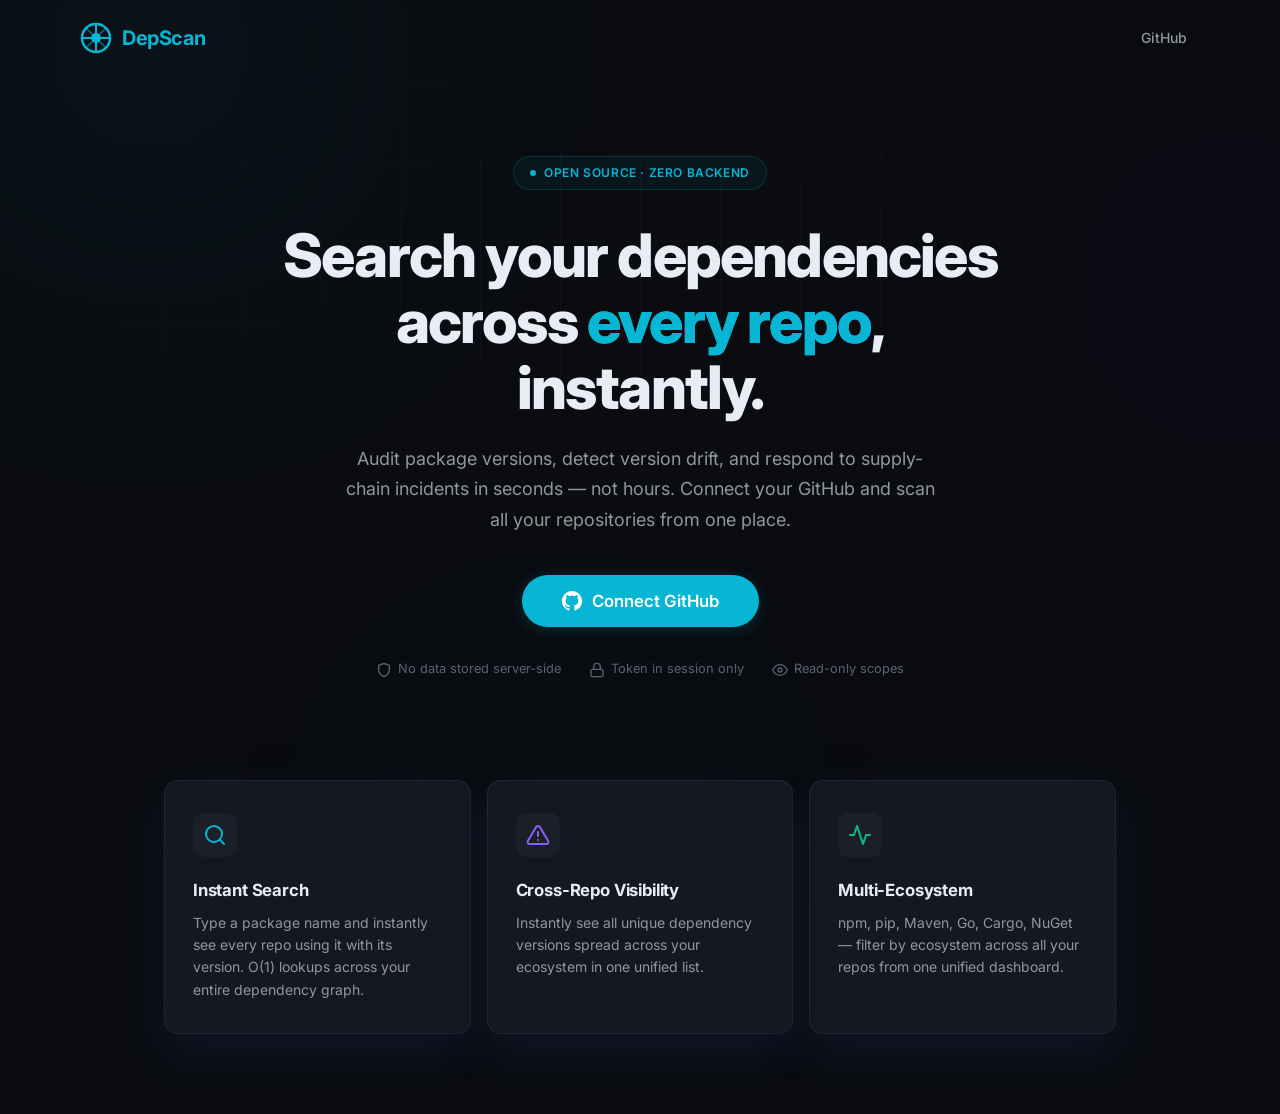
==== commit 6b3366a1: "new stuff for v1" ====
--- a/index.html
+++ b/index.html
@@ -25,22 +25,16 @@
     <nav class="landing-nav">
       <div class="logo">
         <svg class="logo-icon" viewBox="0 0 32 32" fill="none" xmlns="http://www.w3.org/2000/svg">
-          <circle cx="16" cy="16" r="14" stroke="url(#logo-grad)" stroke-width="2.5"/>
-          <circle cx="16" cy="16" r="5" fill="url(#logo-grad)"/>
-          <path d="M16 2 L16 11" stroke="url(#logo-grad)" stroke-width="2" stroke-linecap="round"/>
-          <path d="M16 21 L16 30" stroke="url(#logo-grad)" stroke-width="2" stroke-linecap="round"/>
-          <path d="M2 16 L11 16" stroke="url(#logo-grad)" stroke-width="2" stroke-linecap="round"/>
-          <path d="M21 16 L30 16" stroke="url(#logo-grad)" stroke-width="2" stroke-linecap="round"/>
-          <path d="M6.1 6.1 L12.4 12.4" stroke="url(#logo-grad)" stroke-width="1.5" stroke-linecap="round" opacity="0.6"/>
-          <path d="M19.6 19.6 L25.9 25.9" stroke="url(#logo-grad)" stroke-width="1.5" stroke-linecap="round" opacity="0.6"/>
-          <path d="M6.1 25.9 L12.4 19.6" stroke="url(#logo-grad)" stroke-width="1.5" stroke-linecap="round" opacity="0.6"/>
-          <path d="M19.6 12.4 L25.9 6.1" stroke="url(#logo-grad)" stroke-width="1.5" stroke-linecap="round" opacity="0.6"/>
-          <defs>
-            <linearGradient id="logo-grad" x1="0" y1="0" x2="32" y2="32">
-              <stop offset="0%" stop-color="#06b6d4"/>
-              <stop offset="100%" stop-color="#8b5cf6"/>
-            </linearGradient>
-          </defs>
+          <circle cx="16" cy="16" r="14" stroke="#06b6d4" stroke-width="2.5"/>
+          <circle cx="16" cy="16" r="5" fill="#06b6d4"/>
+          <path d="M16 2 L16 11" stroke="#06b6d4" stroke-width="2" stroke-linecap="round"/>
+          <path d="M16 21 L16 30" stroke="#06b6d4" stroke-width="2" stroke-linecap="round"/>
+          <path d="M2 16 L11 16" stroke="#06b6d4" stroke-width="2" stroke-linecap="round"/>
+          <path d="M21 16 L30 16" stroke="#06b6d4" stroke-width="2" stroke-linecap="round"/>
+          <path d="M6.1 6.1 L12.4 12.4" stroke="#06b6d4" stroke-width="1.5" stroke-linecap="round" opacity="0.5"/>
+          <path d="M19.6 19.6 L25.9 25.9" stroke="#06b6d4" stroke-width="1.5" stroke-linecap="round" opacity="0.5"/>
+          <path d="M6.1 25.9 L12.4 19.6" stroke="#06b6d4" stroke-width="1.5" stroke-linecap="round" opacity="0.5"/>
+          <path d="M19.6 12.4 L25.9 6.1" stroke="#06b6d4" stroke-width="1.5" stroke-linecap="round" opacity="0.5"/>
         </svg>
         <span class="logo-text">DepScan</span>
       </div>
@@ -95,8 +89,8 @@
         <div class="feature-icon" style="--accent: #8b5cf6">
           <svg width="24" height="24" viewBox="0 0 24 24" fill="none" stroke="currentColor" stroke-width="2" stroke-linecap="round" stroke-linejoin="round"><path d="M10.29 3.86L1.82 18a2 2 0 0 0 1.71 3h16.94a2 2 0 0 0 1.71-3L13.71 3.86a2 2 0 0 0-3.42 0z"/><line x1="12" y1="9" x2="12" y2="13"/><line x1="12" y1="17" x2="12.01" y2="17"/></svg>
         </div>
-        <h3>Version Drift Detection</h3>
-        <p>Spot inconsistencies instantly — packages with different versions across repos get flagged with warning badges.</p>
+        <h3>Cross-Repo Visibility</h3>
+        <p>Instantly see all unique dependency versions spread across your ecosystem in one unified list.</p>
       </div>
       <div class="feature-card">
         <div class="feature-icon" style="--accent: #10b981">
@@ -114,7 +108,7 @@
   <section id="view-scanning" class="view">
     <nav class="app-nav">
       <div class="logo">
-        <svg class="logo-icon" viewBox="0 0 32 32" fill="none"><circle cx="16" cy="16" r="14" stroke="url(#lg2)" stroke-width="2.5"/><circle cx="16" cy="16" r="5" fill="url(#lg2)"/><path d="M16 2L16 11" stroke="url(#lg2)" stroke-width="2" stroke-linecap="round"/><path d="M16 21L16 30" stroke="url(#lg2)" stroke-width="2" stroke-linecap="round"/><path d="M2 16L11 16" stroke="url(#lg2)" stroke-width="2" stroke-linecap="round"/><path d="M21 16L30 16" stroke="url(#lg2)" stroke-width="2" stroke-linecap="round"/><defs><linearGradient id="lg2" x1="0" y1="0" x2="32" y2="32"><stop offset="0%" stop-color="#06b6d4"/><stop offset="100%" stop-color="#8b5cf6"/></linearGradient></defs></svg>
+        <svg class="logo-icon" viewBox="0 0 32 32" fill="none"><circle cx="16" cy="16" r="14" stroke="#06b6d4" stroke-width="2.5"/><circle cx="16" cy="16" r="5" fill="#06b6d4"/><path d="M16 2L16 11" stroke="#06b6d4" stroke-width="2" stroke-linecap="round"/><path d="M16 21L16 30" stroke="#06b6d4" stroke-width="2" stroke-linecap="round"/><path d="M2 16L11 16" stroke="#06b6d4" stroke-width="2" stroke-linecap="round"/><path d="M21 16L30 16" stroke="#06b6d4" stroke-width="2" stroke-linecap="round"/></svg>
         <span class="logo-text">DepScan</span>
       </div>
       <div class="nav-actions">
@@ -129,9 +123,8 @@
       <div class="scan-header">
         <div class="scan-icon-ring">
           <svg class="scan-spinner" width="64" height="64" viewBox="0 0 64 64">
-            <circle cx="32" cy="32" r="28" fill="none" stroke="rgba(139,92,246,0.15)" stroke-width="4"/>
-            <circle cx="32" cy="32" r="28" fill="none" stroke="url(#scan-grad)" stroke-width="4" stroke-linecap="round" stroke-dasharray="100 76" class="spin-arc"/>
-            <defs><linearGradient id="scan-grad" x1="0" y1="0" x2="64" y2="64"><stop offset="0%" stop-color="#06b6d4"/><stop offset="100%" stop-color="#8b5cf6"/></linearGradient></defs>
+            <circle cx="32" cy="32" r="28" fill="none" stroke="rgba(6,182,212,0.1)" stroke-width="3.5"/>
+            <circle cx="32" cy="32" r="28" fill="none" stroke="#06b6d4" stroke-width="3.5" stroke-linecap="round" stroke-dasharray="100 76" class="spin-arc"/>
           </svg>
         </div>
         <h2 id="scan-title" class="scan-title">Scanning your repositories…</h2>
@@ -160,7 +153,7 @@
   <section id="view-dashboard" class="view">
     <nav class="app-nav">
       <div class="logo">
-        <svg class="logo-icon" viewBox="0 0 32 32" fill="none"><circle cx="16" cy="16" r="14" stroke="url(#lg3)" stroke-width="2.5"/><circle cx="16" cy="16" r="5" fill="url(#lg3)"/><path d="M16 2L16 11" stroke="url(#lg3)" stroke-width="2" stroke-linecap="round"/><path d="M16 21L16 30" stroke="url(#lg3)" stroke-width="2" stroke-linecap="round"/><path d="M2 16L11 16" stroke="url(#lg3)" stroke-width="2" stroke-linecap="round"/><path d="M21 16L30 16" stroke="url(#lg3)" stroke-width="2" stroke-linecap="round"/><defs><linearGradient id="lg3" x1="0" y1="0" x2="32" y2="32"><stop offset="0%" stop-color="#06b6d4"/><stop offset="100%" stop-color="#8b5cf6"/></linearGradient></defs></svg>
+        <svg class="logo-icon" viewBox="0 0 32 32" fill="none"><circle cx="16" cy="16" r="14" stroke="#06b6d4" stroke-width="2.5"/><circle cx="16" cy="16" r="5" fill="#06b6d4"/><path d="M16 2L16 11" stroke="#06b6d4" stroke-width="2" stroke-linecap="round"/><path d="M16 21L16 30" stroke="#06b6d4" stroke-width="2" stroke-linecap="round"/><path d="M2 16L11 16" stroke="#06b6d4" stroke-width="2" stroke-linecap="round"/><path d="M21 16L30 16" stroke="#06b6d4" stroke-width="2" stroke-linecap="round"/></svg>
         <span class="logo-text">DepScan</span>
       </div>
       <div class="nav-actions">
@@ -172,6 +165,17 @@
       </div>
     </nav>
 
+    <!-- Info Banner for Private Repos -->
+    <div id="info-banner" class="info-banner">
+      <div class="info-banner-content">
+        <svg width="18" height="18" viewBox="0 0 24 24" fill="none" stroke="currentColor" stroke-width="2"><path d="M10.29 3.86L1.82 18a2 2 0 0 0 1.71 3h16.94a2 2 0 0 0 1.71-3L13.71 3.86a2 2 0 0 0-3.42 0z"/><line x1="12" y1="9" x2="12" y2="13"/><line x1="12" y1="17" x2="12.01" y2="17"/></svg>
+        <span><strong>Missing packages?</strong> GitHub disables the Dependency Graph for private repositories by default. If your private repos aren't showing up, go to their GitHub Settings ➔ Code Security ➔ Enable Dependency Graph!</span>
+      </div>
+      <button class="btn-icon btn-icon-small" onclick="document.getElementById('info-banner').style.display='none'">
+        <svg width="16" height="16" viewBox="0 0 24 24" fill="none" stroke="currentColor" stroke-width="2"><line x1="18" y1="6" x2="6" y2="18"/><line x1="6" y1="6" x2="18" y2="18"/></svg>
+      </button>
+    </div>
+
     <!-- Stats Bar -->
     <div class="stats-bar">
       <div class="stat-card">
@@ -186,17 +190,13 @@
         <div class="stat-value" id="stat-ecosystems">0</div>
         <div class="stat-label">Ecosystems</div>
       </div>
-      <div class="stat-card stat-card-warn">
-        <div class="stat-value" id="stat-drift">0</div>
-        <div class="stat-label">Version Drifts</div>
-      </div>
     </div>
 
     <!-- Search & Filters -->
     <div class="search-section">
       <div class="search-bar-wrapper">
         <svg class="search-icon" width="20" height="20" viewBox="0 0 24 24" fill="none" stroke="currentColor" stroke-width="2" stroke-linecap="round" stroke-linejoin="round"><circle cx="11" cy="11" r="8"/><line x1="21" y1="21" x2="16.65" y2="16.65"/></svg>
-        <input type="text" id="search-input" class="search-input" placeholder="Search packages… (e.g. axios, requests, lodash)" autocomplete="off" spellcheck="false">
+        <input type="text" id="search-input" class="search-input" placeholder="Search packages or repositories… (e.g. axios, frontend)" autocomplete="off" spellcheck="false">
         <div id="search-result-count" class="search-result-count"></div>
       </div>
 
@@ -244,8 +244,7 @@
             <th class="th-pkg">Package</th>
             <th class="th-eco">Ecosystem</th>
             <th class="th-repos">Repos</th>
-            <th class="th-ver">Version(s)</th>
-            <th class="th-drift">Status</th>
+            <th class="th-ver">Version</th>
           </tr>
         </thead>
         <tbody id="results-body"></tbody>
--- a/style.css
+++ b/style.css
@@ -1,6 +1,911 @@
+/* DepScan — Dark UI */
+
+/* Reset & base */
+*, *::before, *::after {
+  margin: 0;
+  padding: 0;
+  box-sizing: border-box;
+}
+
+:root {
+  --bg-primary: #050711;
+  --bg-secondary: #080b16;
+  --bg-card: #0f1320;
+  --bg-card-hover: #151a2a;
+  --bg-elevated: #161b2b;
+
+  --border: rgba(255, 255, 255, 0.06);
+  --border-hover: rgba(255, 255, 255, 0.15);
+  --border-active: rgba(56, 189, 248, 0.4);
+
+  --text-primary: #e5f0ff;
+  --text-secondary: #9aa4c0;
+  --text-muted: #5f6780;
+
+  --accent-cyan: #22d3ee;
+  --accent-violet: #a855f7;
+  --accent-green: #22c55e;
+  --accent-amber: #f59e0b;
+  --accent-red: #ef4444;
+
+  --font-sans: 'Inter', system-ui, -apple-system, BlinkMacSystemFont, 'Segoe UI', sans-serif;
+  --font-mono: 'JetBrains Mono', ui-monospace, SFMono-Regular, Menlo, Monaco, Consolas, 'Liberation Mono', 'Courier New', monospace;
+
+  --radius-sm: 6px;
+  --radius-md: 10px;
+  --radius-lg: 14px;
+  --radius-xl: 20px;
+  --radius-full: 9999px;
+
+  --shadow-sm: 0 1px 3px rgba(0,0,0,0.5);
+  --shadow-md: 0 4px 18px rgba(0,0,0,0.65);
+  --shadow-lg: 0 15px 45px rgba(15,23,42,0.85);
+
+  --ease-out: cubic-bezier(0.16, 1, 0.3, 1);
+  --ease-spring: cubic-bezier(0.34, 1.56, 0.64, 1);
+}
+
+html {
+  font-size: 16px;
+  scroll-behavior: smooth;
+  -webkit-font-smoothing: antialiased;
+  -moz-osx-font-smoothing: grayscale;
+}
+
+body {
+  font-family: var(--font-sans);
+  background: radial-gradient(circle at top, #0b1220 0, #020617 45%, #020617 100%);
+  color: var(--text-primary);
+  line-height: 1.6;
+  min-height: 100vh;
+  overflow-x: hidden;
+}
+
+a {
+  color: var(--accent-cyan);
+  text-decoration: none;
+}
+a:hover { text-decoration: underline; }
+
+.view {
+  display: none;
+  min-height: 100vh;
+}
+.view.active {
+  display: block;
+  animation: viewFadeIn 0.3s var(--ease-out);
+}
+
+@keyframes viewFadeIn {
+  from { opacity: 0; transform: translateY(6px); }
+  to   { opacity: 1; transform: translateY(0); }
+}
+
+/* Landing */
+.landing-bg {
+  position: fixed;
+  inset: 0;
+  z-index: 0;
+  pointer-events: none;
+}
+
+.grid-overlay {
+  position: absolute;
+  inset: 0;
+  opacity: 0.65;
+  background-image:
+    linear-gradient(rgba(148,163,184,0.08) 1px, transparent 1px),
+    linear-gradient(90deg, rgba(148,163,184,0.08) 1px, transparent 1px);
+  background-size: 80px 80px, 80px 80px;
+  mask-image: radial-gradient(circle at top, black 0, transparent 65%);
+  -webkit-mask-image: radial-gradient(circle at top, black 0, transparent 65%);
+}
+
+.glow {
+  position: absolute;
+  border-radius: 999px;
+  filter: blur(120px);
+  opacity: 0.23;
+}
+.glow-1 {
+  width: 420px; height: 420px;
+  background: #22d3ee;
+  top: -120px; left: -60px;
+}
+.glow-2 {
+  width: 360px; height: 360px;
+  background: #a855f7;
+  top: 12%; right: -120px;
+}
+.glow-3 {
+  width: 320px; height: 320px;
+  background: #22d3ee;
+  bottom: -120px; left: 35%;
+}
+
+.landing-nav {
+  position: relative;
+  z-index: 10;
+  display: flex;
+  align-items: center;
+  justify-content: space-between;
+  padding: 18px 32px;
+  max-width: 1200px;
+  margin: 0 auto;
+}
+
+.logo {
+  display: flex;
+  align-items: center;
+  gap: 10px;
+}
+.logo-icon {
+  width: 30px;
+  height: 30px;
+}
+.logo-text {
+  font-weight: 700;
+  font-size: 1.15rem;
+  letter-spacing: -0.03em;
+  color: var(--accent-cyan);
+}
+
+.nav-link {
+  font-size: 0.85rem;
+  font-weight: 500;
+  color: var(--text-secondary);
+  padding: 6px 12px;
+  border-radius: 999px;
+  border: 1px solid transparent;
+  transition: all 0.2s;
+}
+.nav-link:hover {
+  color: var(--text-primary);
+  border-color: var(--border-hover);
+  text-decoration: none;
+  background: rgba(148,163,184,0.08);
+}
+
+.landing-hero {
+  position: relative;
+  z-index: 10;
+  text-align: center;
+  padding: 72px 20px 32px;
+  max-width: 780px;
+  margin: 0 auto;
+}
+
+.hero-badge {
+  display: inline-flex;
+  align-items: center;
+  gap: 8px;
+  padding: 6px 16px;
+  font-size: 0.7rem;
+  font-weight: 600;
+  text-transform: uppercase;
+  letter-spacing: 0.16em;
+  color: var(--accent-cyan);
+  background: rgba(34,211,238,0.08);
+  border-radius: 999px;
+  border: 1px solid rgba(34,211,238,0.25);
+  margin-bottom: 26px;
+}
+.badge-dot {
+  width: 6px;
+  height: 6px;
+  border-radius: 999px;
+  background: var(--accent-cyan);
+}
+
+.hero-title {
+  font-size: clamp(2.2rem, 4.2vw, 3.7rem);
+  font-weight: 800;
+  line-height: 1.05;
+  letter-spacing: -0.04em;
+  margin-bottom: 20px;
+}
+.gradient-text {
+  background-image: linear-gradient(to right, #22c55e, #22d3ee, #a855f7);
+  -webkit-background-clip: text;
+  color: transparent;
+}
+
+.hero-subtitle {
+  font-size: 1.02rem;
+  color: var(--text-secondary);
+  line-height: 1.75;
+  max-width: 620px;
+  margin: 0 auto 32px;
+}
+
+.btn-primary {
+  display: inline-flex;
+  align-items: center;
+  gap: 10px;
+  padding: 14px 30px;
+  font-size: 0.98rem;
+  font-weight: 600;
+  color: #020617;
+  background: linear-gradient(135deg, #22d3ee, #0ea5e9);
+  border-radius: 999px;
+  border: none;
+  cursor: pointer;
+  box-shadow: 0 12px 35px rgba(8,145,178,0.55);
+  transition: transform 0.12s var(--ease-spring), box-shadow 0.12s var(--ease-out), filter 0.15s;
+}
+.btn-primary:hover {
+  transform: translateY(-1px) scale(1.01);
+  filter: brightness(1.05);
+  box-shadow: 0 16px 40px rgba(8,145,178,0.7);
+}
+.btn-primary:active {
+  transform: translateY(0) scale(0.98);
+  box-shadow: 0 8px 20px rgba(8,145,178,0.6);
+}
+.btn-lg {
+  padding: 16px 38px;
+}
+
+.hero-trust {
+  display: flex;
+  align-items: center;
+  justify-content: center;
+  flex-wrap: wrap;
+  gap: 20px;
+  margin-top: 26px;
+}
+.trust-item {
+  display: flex;
+  align-items: center;
+  gap: 6px;
+  font-size: 0.78rem;
+  color: var(--text-muted);
+}
+
+.landing-features {
+  position: relative;
+  z-index: 10;
+  display: grid;
+  grid-template-columns: repeat(auto-fit, minmax(260px, 1fr));
+  gap: 16px;
+  max-width: 980px;
+  margin: 48px auto 64px;
+  padding: 0 20px 40px;
+}
+.feature-card {
+  background: radial-gradient(circle at top left, rgba(34,211,238,0.15) 0, transparent 55%), var(--bg-card);
+  border-radius: 18px;
+  padding: 24px 22px;
+  border: 1px solid rgba(148,163,184,0.2);
+  box-shadow: 0 20px 45px rgba(15,23,42,0.9);
+  transition: transform 0.18s var(--ease-out), box-shadow 0.18s var(--ease-out), border-color 0.18s;
+}
+.feature-card:hover {
+  transform: translateY(-4px);
+  border-color: rgba(148,163,184,0.5);
+  box-shadow: 0 26px 60px rgba(15,23,42,1);
+}
+.feature-icon {
+  width: 40px;
+  height: 40px;
+  border-radius: 14px;
+  display: flex;
+  align-items: center;
+  justify-content: center;
+  background: rgba(15,23,42,0.9);
+  color: var(--accent-cyan);
+  margin-bottom: 14px;
+}
+.feature-card h3 {
+  font-size: 1rem;
+  font-weight: 600;
+  margin-bottom: 6px;
+}
+.feature-card p {
+  font-size: 0.86rem;
+  color: var(--text-secondary);
+}
+
+/* App nav & dashboard */
+.app-nav {
+  display: flex;
+  align-items: center;
+  justify-content: space-between;
+  padding: 12px 28px;
+  border-bottom: 1px solid rgba(15,23,42,0.9);
+  background: rgba(2,6,23,0.9);
+  backdrop-filter: blur(18px);
+  -webkit-backdrop-filter: blur(18px);
+  position: sticky;
+  top: 0;
+  z-index: 40;
+}
+.nav-actions {
+  display: flex;
+  align-items: center;
+  gap: 10px;
+}
+
+.btn-ghost {
+  display: inline-flex;
+  align-items: center;
+  gap: 8px;
+  padding: 8px 14px;
+  font-size: 0.82rem;
+  font-weight: 500;
+  color: var(--text-secondary);
+  background: rgba(15,23,42,0.8);
+  border-radius: 999px;
+  border: 1px solid rgba(51,65,85,0.9);
+  cursor: pointer;
+  transition: all 0.18s;
+}
+.btn-ghost:hover {
+  color: var(--text-primary);
+  border-color: rgba(148,163,184,0.9);
+  background: rgba(15,23,42,1);
+}
+
+.user-avatar-container {
+  display: flex;
+  align-items: center;
+  gap: 8px;
+}
+.user-avatar {
+  width: 30px;
+  height: 30px;
+  border-radius: 999px;
+  border: 2px solid rgba(51,65,85,0.9);
+}
+
+.stats-bar {
+  display: grid;
+  grid-template-columns: repeat(auto-fit, minmax(160px, 1fr));
+  gap: 10px;
+  padding: 18px 28px 8px;
+  max-width: 1400px;
+  margin: 0 auto;
+}
+.stat-card {
+  background: linear-gradient(to bottom, rgba(15,23,42,0.9), rgba(15,23,42,0.7));
+  border-radius: 14px;
+  padding: 16px 18px;
+  border: 1px solid rgba(30,64,175,0.85);
+}
+.stat-value {
+  font-size: 1.7rem;
+  font-weight: 800;
+  letter-spacing: -0.04em;
+  color: var(--accent-cyan);
+}
+.stat-label {
+  font-size: 0.7rem;
+  text-transform: uppercase;
+  letter-spacing: 0.15em;
+  color: var(--text-muted);
+  margin-top: 4px;
+}
+
+.info-banner {
+  max-width: 1400px;
+  margin: 12px auto 0;
+  padding: 10px 14px;
+  border-radius: 14px;
+  background: rgba(30,64,175,0.35);
+  border: 1px solid rgba(59,130,246,0.6);
+  display: flex;
+  align-items: center;
+  justify-content: space-between;
+  gap: 8px;
+}
+.info-banner-content {
+  display: flex;
+  align-items: center;
+  gap: 8px;
+  font-size: 0.82rem;
+}
+.btn-icon {
+  width: 32px;
+  height: 32px;
+  border-radius: 999px;
+  border: none;
+  background: transparent;
+  color: var(--text-muted);
+  display: flex;
+  align-items: center;
+  justify-content: center;
+  cursor: pointer;
+}
+.btn-icon:hover {
+  background: rgba(15,23,42,0.9);
+  color: var(--text-primary);
+}
+.btn-icon-small {
+  width: 26px;
+  height: 26px;
+}
+
+.search-section {
+  padding: 10px 28px 8px;
+  max-width: 1400px;
+  margin: 0 auto;
+}
+.search-bar-wrapper {
+  position: relative;
+  margin-bottom: 10px;
+}
+.search-icon {
+  position: absolute;
+  top: 50%;
+  left: 18px;
+  transform: translateY(-50%);
+  color: var(--text-muted);
+}
+.search-input {
+  width: 100%;
+  padding: 12px 120px 12px 46px;
+  font-size: 0.94rem;
+  font-weight: 500;
+  border-radius: 999px;
+  border: 1px solid rgba(30,64,175,0.9);
+  background: rgba(15,23,42,0.95);
+  color: var(--text-primary);
+  outline: none;
+  transition: box-shadow 0.18s, border-color 0.18s, background 0.18s;
+}
+.search-input::placeholder {
+  color: var(--text-muted);
+  font-weight: 400;
+}
+.search-input:focus {
+  border-color: rgba(56,189,248,1);
+  box-shadow: 0 0 0 1px rgba(56,189,248,0.8), 0 0 0 12px rgba(37,99,235,0.35);
+  background: #020617;
+}
+.search-result-count {
+  position: absolute;
+  top: 50%;
+  right: 18px;
+  transform: translateY(-50%);
+  font-size: 0.78rem;
+  color: var(--text-muted);
+}
+
+.filter-row {
+  display: flex;
+  flex-wrap: wrap;
+  gap: 8px;
+}
+.filter-group {
+  display: flex;
+  flex-direction: column;
+  gap: 3px;
+}
+.filter-label {
+  font-size: 0.65rem;
+  text-transform: uppercase;
+  letter-spacing: 0.14em;
+  color: var(--text-muted);
+}
+.filter-select {
+  padding: 7px 32px 7px 10px;
+  border-radius: 999px;
+  border: 1px solid rgba(30,64,175,0.9);
+  background: rgba(15,23,42,0.95);
+  color: var(--text-secondary);
+  font-size: 0.8rem;
+  outline: none;
+  cursor: pointer;
+  appearance: none;
+  background-image: url("data:image/svg+xml,%3Csvg width='10' height='6' viewBox='0 0 10 6' fill='none' xmlns='http://www.w3.org/2000/svg'%3E%3Cpath d='M1 1L5 5L9 1' stroke='%236b7280' stroke-width='1.5' stroke-linecap='round' stroke-linejoin='round'/%3E%3C/svg%3E");
+  background-repeat: no-repeat;
+  background-position: right 9px center;
+}
+.filter-select:focus {
+  border-color: rgba(56,189,248,1);
+}
+
+.results-section {
+  padding: 8px 28px 40px;
+  max-width: 1400px;
+  margin: 0 auto;
+  overflow-x: auto;
+}
+.results-empty {
+  padding: 60px 0;
+  display: flex;
+  flex-direction: column;
+  align-items: center;
+  gap: 10px;
+  color: var(--text-muted);
+  font-size: 0.86rem;
+}
+
+.results-table {
+  width: 100%;
+  min-width: 700px;
+  border-collapse: separate;
+  border-spacing: 0;
+  font-size: 0.86rem;
+}
+.results-table thead th {
+  background: rgba(15,23,42,0.98);
+  padding: 10px 14px;
+  font-size: 0.68rem;
+  text-transform: uppercase;
+  letter-spacing: 0.16em;
+  color: var(--text-muted);
+  border-bottom: 1px solid rgba(30,64,175,0.9);
+}
+.results-table tbody tr {
+  cursor: pointer;
+  transition: background 0.12s, transform 0.08s;
+}
+.results-table tbody tr:hover {
+  background: rgba(15,23,42,0.95);
+  transform: translateY(-1px);
+}
+.results-table tbody td {
+  padding: 12px 14px;
+  border-bottom: 1px solid rgba(15,23,42,0.95);
+}
+
+.pkg-name {
+  font-family: var(--font-mono);
+  font-size: 0.84rem;
+  font-weight: 600;
+}
+.eco-badge {
+  display: inline-flex;
+  align-items: center;
+  gap: 4px;
+  padding: 3px 9px;
+  border-radius: 999px;
+  font-size: 0.68rem;
+  text-transform: uppercase;
+  letter-spacing: 0.16em;
+  border: 1px solid rgba(51,65,85,0.9);
+  background: rgba(15,23,42,0.9);
+  color: var(--text-secondary);
+}
+.version-pill {
+  display: inline-block;
+  padding: 2px 8px;
+  border-radius: 999px;
+  font-family: var(--font-mono);
+  font-size: 0.75rem;
+  background: rgba(15,23,42,0.9);
+  border: 1px solid rgba(51,65,85,0.9);
+  color: var(--text-secondary);
+}
+.repo-count {
+  display: inline-flex;
+  align-items: center;
+  justify-content: center;
+  min-width: 26px;
+  height: 24px;
+  padding: 0 8px;
+  font-family: var(--font-mono);
+  font-size: 0.76rem;
+  border-radius: 999px;
+  border: 1px solid rgba(51,65,85,0.9);
+  background: rgba(15,23,42,0.9);
+  color: var(--text-secondary);
+}
+
+.expanded-row td {
+  padding: 0 !important;
+}
+.expanded-content {
+  padding: 14px 16px 18px;
+  background: #020617;
+}
+.expanded-content table {
+  width: 100%;
+  border-collapse: collapse;
+  font-size: 0.8rem;
+}
+.expanded-content th {
+  text-align: left;
+  padding: 6px 10px;
+  font-size: 0.7rem;
+  text-transform: uppercase;
+  letter-spacing: 0.15em;
+  color: var(--text-muted);
+  border-bottom: 1px solid rgba(15,23,42,0.95);
+}
+.expanded-content td {
+  padding: 8px 10px;
+  border-bottom: 1px solid rgba(15,23,42,0.95);
+  color: var(--text-secondary);
+}
+
+/* Scan view */
+.scan-container {
+  max-width: 640px;
+  margin: 0 auto;
+  padding: 72px 20px;
+  text-align: center;
+}
+.scan-title {
+  font-size: 1.5rem;
+  font-weight: 700;
+  letter-spacing: -0.03em;
+}
+.scan-subtitle {
+  font-size: 0.9rem;
+  color: var(--text-secondary);
+}
+.scan-progress-bar {
+  height: 4px;
+  border-radius: 999px;
+  background: rgba(15,23,42,0.9);
+  overflow: hidden;
+  margin: 18px 0 6px;
+}
+.scan-progress-fill {
+  height: 100%;
+  width: 0%;
+  background: linear-gradient(90deg, #22c55e, #22d3ee);
+  transition: width 0.35s var(--ease-out);
+}
+.scan-progress-stats {
+  display: flex;
+  justify-content: space-between;
+  font-size: 0.78rem;
+  color: var(--text-muted);
+}
+.scan-feed {
+  margin-top: 16px;
+  max-height: 320px;
+  overflow-y: auto;
+  text-align: left;
+  font-family: var(--font-mono);
+  font-size: 0.8rem;
+}
+.scan-feed-item {
+  display: flex;
+  align-items: center;
+  gap: 8px;
+  padding: 8px 10px;
+  border-bottom: 1px solid rgba(15,23,42,0.95);
+  color: var(--text-secondary);
+}
+.scan-feed-item.success { color: var(--accent-green); }
+.scan-feed-item.error { color: var(--accent-red); }
+.scan-feed-item.warning { color: var(--accent-amber); }
+.feed-dot {
+  width: 5px;
+  height: 5px;
+  border-radius: 999px;
+  background: currentColor;
+}
+
+/* Repo slide-over */
+.repo-panel {
+  position: fixed;
+  inset: 0;
+  z-index: 50;
+  display: none;
+}
+.repo-panel.open { display: block; }
+.repo-panel-backdrop {
+  position: absolute;
+  inset: 0;
+  background: rgba(15,23,42,0.85);
+  backdrop-filter: blur(10px);
+}
+.repo-panel-content {
+  position: absolute;
+  top: 0;
+  right: 0;
+  bottom: 0;
+  width: min(520px, 100vw);
+  background: rgba(15,23,42,0.98);
+  border-left: 1px solid rgba(30,64,175,0.9);
+  overflow-y: auto;
+}
+.repo-panel-header {
+  position: sticky;
+  top: 0;
+  padding: 16px 18px;
+  border-bottom: 1px solid rgba(15,23,42,0.95);
+  background: rgba(15,23,42,0.98);
+  display: flex;
+  align-items: center;
+  justify-content: space-between;
+}
+.repo-panel-links {
+  padding: 12px 18px;
+  display: flex;
+  flex-wrap: wrap;
+  gap: 8px;
+  border-bottom: 1px solid rgba(15,23,42,0.95);
+}
+.panel-link {
+  display: inline-flex;
+  align-items: center;
+  gap: 6px;
+  padding: 6px 10px;
+  border-radius: 999px;
+  border: 1px solid rgba(37,99,235,0.9);
+  background: rgba(15,23,42,0.95);
+  font-size: 0.78rem;
+}
+
+/* Icon-only GitHub button in repo panel */
+.panel-link-icon {
+  padding: 6px 8px;
+}
+.panel-link-icon svg {
+  width: 16px;
+  height: 16px;
+  fill: currentColor;
+}
+.repo-panel-deps {
+  padding: 14px 18px 20px;
+}
+.repo-panel-deps table {
+  width: 100%;
+  border-collapse: collapse;
+  font-size: 0.8rem;
+}
+.repo-panel-deps th,
+.repo-panel-deps td {
+  padding: 6px 10px;
+  border-bottom: 1px solid rgba(15,23,42,0.95);
+}
+
+/* Modal */
+.modal-overlay {
+  position: fixed;
+  inset: 0;
+  z-index: 60;
+  display: flex;
+  align-items: center;
+  justify-content: center;
+  background: rgba(15,23,42,0.85);
+  backdrop-filter: blur(10px);
+}
+.modal-card {
+  width: min(520px, 94vw);
+  max-height: 80vh;
+  background: rgba(15,23,42,0.98);
+  border-radius: 18px;
+  border: 1px solid rgba(30,64,175,0.9);
+  box-shadow: var(--shadow-lg);
+  overflow: hidden;
+}
+.modal-header {
+  padding: 14px 18px;
+  border-bottom: 1px solid rgba(15,23,42,0.95);
+  display: flex;
+  align-items: center;
+  justify-content: space-between;
+}
+.modal-body {
+  padding: 16px 18px 18px;
+  overflow-y: auto;
+}
+.settings-section h4 {
+  font-size: 0.9rem;
+  margin-bottom: 4px;
+}
+.settings-desc,
+.text-muted {
+  font-size: 0.8rem;
+  color: var(--text-muted);
+}
+.settings-orgs {
+  display: flex;
+  flex-direction: column;
+  gap: 6px;
+}
+.org-toggle {
+  display: flex;
+  align-items: center;
+  gap: 8px;
+  padding: 8px 10px;
+  border-radius: 10px;
+  background: rgba(15,23,42,0.9);
+  border: 1px solid rgba(30,64,175,0.9);
+}
+
+.btn-secondary {
+  display: inline-flex;
+  align-items: center;
+  gap: 6px;
+  padding: 8px 14px;
+  font-size: 0.8rem;
+  font-weight: 600;
+  border-radius: 999px;
+  border: 1px solid rgba(56,189,248,0.8);
+  background: rgba(15,23,42,0.95);
+  color: var(--accent-cyan);
+  cursor: pointer;
+}
+.btn-danger {
+  display: inline-flex;
+  align-items: center;
+  gap: 6px;
+  padding: 9px 16px;
+  font-size: 0.8rem;
+  font-weight: 600;
+  border-radius: 999px;
+  border: 1px solid rgba(239,68,68,0.8);
+  background: rgba(15,23,42,0.95);
+  color: var(--accent-red);
+  cursor: pointer;
+}
+
+/* Toasts */
+.toast-container {
+  position: fixed;
+  bottom: 18px;
+  right: 18px;
+  display: flex;
+  flex-direction: column;
+  gap: 8px;
+  z-index: 70;
+}
+.toast {
+  display: flex;
+  align-items: center;
+  gap: 8px;
+  padding: 10px 14px;
+  min-width: 260px;
+  max-width: 360px;
+  border-radius: 12px;
+  background: rgba(15,23,42,0.98);
+  border: 1px solid rgba(51,65,85,0.9);
+  font-size: 0.8rem;
+}
+.toast-error {
+  border-color: rgba(239,68,68,0.8);
+}
+.toast-warn {
+  border-color: rgba(245,158,11,0.8);
+}
+.toast-success {
+  border-color: rgba(34,197,94,0.8);
+}
+
+/* Responsive */
+@media (max-width: 768px) {
+  .landing-nav { padding: 14px 18px; }
+  .landing-hero { padding: 54px 18px 24px; }
+  .hero-title { font-size: clamp(1.9rem, 6vw, 2.6rem); }
+  .hero-subtitle { font-size: 0.96rem; }
+  .landing-features { padding: 0 18px 32px; margin: 40px auto 52px; }
+
+  .app-nav { padding: 10px 16px; }
+  .stats-bar { padding: 14px 16px 6px; }
+  .search-section { padding: 10px 16px 6px; }
+  .results-section { padding: 6px 16px 28px; }
+  .results-table { min-width: 0; font-size: 0.8rem; }
+  /* hide Ecosystem column on tablet/mobile */
+  .results-table thead th:nth-child(2),
+  .results-table tbody td:nth-child(2) {
+    display: none;
+  }
+}
+
+@media (max-width: 480px) {
+  .hero-trust { flex-direction: column; gap: 10px; }
+  .filter-row { flex-direction: column; }
+  .filter-group { width: 100%; }
+  .filter-select { width: 100%; }
+  .info-banner { flex-direction: column; align-items: flex-start; }
+  /* also hide repos column to keep rows compact */
+  .results-table thead th:nth-child(3),
+  .results-table tbody td:nth-child(3) {
+    display: none;
+  }
+}
+
 /* ═══════════════════════════════════════════════════════════
    DepScan — Design System & Styles
-   Premium dark-mode UI with vibrant accents
+   Premium dark-mode UI · Clean, minimal, no gradients
    ═══════════════════════════════════════════════════════════ */
 
 /* ── Reset & Base ─────────────────────────────────────────── */
@@ -11,19 +916,20 @@
 }
 
 :root {
-  /* Colors */
-  --bg-primary: #06080d;
-  --bg-secondary: #0c1017;
-  --bg-card: #111620;
-  --bg-card-hover: #161d2a;
-  --bg-elevated: #1a2233;
+  /* Colors — refined dark palette */
+  --bg-primary: #0a0c10;
+  --bg-secondary: #0f1218;
+  --bg-card: #141820;
+  --bg-card-hover: #1a1f2c;
+  --bg-elevated: #1e2433;
 
   --border: rgba(255, 255, 255, 0.06);
-  --border-hover: rgba(255, 255, 255, 0.12);
+  --border-hover: rgba(255, 255, 255, 0.14);
+  --border-active: rgba(6, 182, 212, 0.35);
 
   --text-primary: #e8ecf4;
-  --text-secondary: #8892a6;
-  --text-muted: #545e72;
+  --text-secondary: #90979f;
+  --text-muted: #5a6270;
 
   --accent-cyan: #06b6d4;
   --accent-violet: #8b5cf6;
@@ -31,9 +937,6 @@
   --accent-amber: #f59e0b;
   --accent-red: #ef4444;
 
-  --gradient-main: linear-gradient(135deg, #06b6d4, #8b5cf6);
-  --gradient-warm: linear-gradient(135deg, #f59e0b, #ef4444);
-
   /* Typography */
   --font-sans: 'Inter', -apple-system, BlinkMacSystemFont, 'Segoe UI', sans-serif;
   --font-mono: 'JetBrains Mono', 'Fira Code', monospace;
@@ -41,16 +944,15 @@
   /* Sizing */
   --radius-sm: 6px;
   --radius-md: 10px;
-  --radius-lg: 16px;
-  --radius-xl: 24px;
+  --radius-lg: 14px;
+  --radius-xl: 20px;
   --radius-full: 9999px;
 
   /* Shadows */
   --shadow-sm: 0 1px 3px rgba(0,0,0,0.4);
   --shadow-md: 0 4px 16px rgba(0,0,0,0.5);
   --shadow-lg: 0 8px 32px rgba(0,0,0,0.6);
-  --shadow-glow-cyan: 0 0 40px rgba(6, 182, 212, 0.15);
-  --shadow-glow-violet: 0 0 40px rgba(139, 92, 246, 0.15);
+  --shadow-glow-cyan: 0 0 30px rgba(6, 182, 212, 0.08);
 
   /* Transitions */
   --ease-out: cubic-bezier(0.16, 1, 0.3, 1);
@@ -83,11 +985,11 @@
 }
 .view.active {
   display: block;
-  animation: viewFadeIn 0.5s var(--ease-out);
+  animation: viewFadeIn 0.4s var(--ease-out);
 }
 
 @keyframes viewFadeIn {
-  from { opacity: 0; transform: translateY(12px); }
+  from { opacity: 0; transform: translateY(8px); }
   to   { opacity: 1; transform: translateY(0); }
 }
 
@@ -95,7 +997,6 @@
    LANDING PAGE
    ══════════════════════════════════════════════════════════════ */
 
-/* Background effects */
 .landing-bg {
   position: fixed;
   inset: 0;
@@ -107,45 +1008,43 @@
 .grid-overlay {
   position: absolute;
   inset: 0;
-  background-image:
-    linear-gradient(rgba(255,255,255,0.015) 1px, transparent 1px),
-    linear-gradient(90deg, rgba(255,255,255,0.015) 1px, transparent 1px);
-  background-size: 64px 64px;
-  mask-image: radial-gradient(ellipse 80% 60% at 50% 30%, black 20%, transparent 70%);
-  -webkit-mask-image: radial-gradient(ellipse 80% 60% at 50% 30%, black 20%, transparent 70%);
+  border-top: 1px solid rgba(255,255,255,0.04);
+  border-bottom: 1px solid rgba(255,255,255,0.04);
+  opacity: 0.6;
+  mask-image: radial-gradient(ellipse 70% 50% at 50% 30%, black 15%, transparent 65%);
+  -webkit-mask-image: radial-gradient(ellipse 70% 50% at 50% 30%, black 15%, transparent 65%);
 }
 
 .glow {
   position: absolute;
   border-radius: 50%;
-  filter: blur(120px);
-  opacity: 0.35;
-  animation: glowFloat 12s ease-in-out infinite alternate;
+  filter: blur(140px);
+  animation: glowFloat 16s ease-in-out infinite alternate;
 }
 .glow-1 {
-  width: 600px; height: 600px;
+  width: 500px; height: 500px;
   background: var(--accent-cyan);
   top: -200px; left: -100px;
-  opacity: 0.12;
+  opacity: 0.06;
 }
 .glow-2 {
-  width: 500px; height: 500px;
+  width: 400px; height: 400px;
   background: var(--accent-violet);
   top: 10%; right: -150px;
-  opacity: 0.1;
-  animation-delay: -4s;
+  opacity: 0.04;
+  animation-delay: -5s;
 }
 .glow-3 {
-  width: 400px; height: 400px;
-  background: var(--accent-green);
+  width: 350px; height: 350px;
+  background: var(--accent-cyan);
   bottom: -100px; left: 30%;
-  opacity: 0.07;
-  animation-delay: -8s;
+  opacity: 0.03;
+  animation-delay: -10s;
 }
 
 @keyframes glowFloat {
   0%   { transform: translate(0, 0) scale(1); }
-  100% { transform: translate(30px, -20px) scale(1.15); }
+  100% { transform: translate(20px, -15px) scale(1.1); }
 }
 
 /* Landing Nav */
@@ -173,10 +1072,7 @@
   font-weight: 700;
   font-size: 1.25rem;
   letter-spacing: -0.02em;
-  background: var(--gradient-main);
-  -webkit-background-clip: text;
-  -webkit-text-fill-color: transparent;
-  background-clip: text;
+  color: var(--accent-cyan);
 }
 
 .nav-link {
@@ -207,8 +1103,8 @@
   letter-spacing: 0.05em;
   text-transform: uppercase;
   color: var(--accent-cyan);
-  background: rgba(6, 182, 212, 0.08);
-  border: 1px solid rgba(6, 182, 212, 0.2);
+  background: rgba(6, 182, 212, 0.06);
+  border: 1px solid rgba(6, 182, 212, 0.18);
   border-radius: var(--radius-full);
   margin-bottom: 32px;
 }
@@ -223,7 +1119,7 @@
 
 @keyframes dotPulse {
   0%, 100% { opacity: 1; transform: scale(1); }
-  50%      { opacity: 0.5; transform: scale(0.8); }
+  50%      { opacity: 0.4; transform: scale(0.75); }
 }
 
 .hero-title {
@@ -232,13 +1128,11 @@
   line-height: 1.1;
   letter-spacing: -0.03em;
   margin-bottom: 24px;
+  color: var(--text-primary);
 }
 
 .gradient-text {
-  background: var(--gradient-main);
-  -webkit-background-clip: text;
-  -webkit-text-fill-color: transparent;
-  background-clip: text;
+  color: var(--accent-cyan);
 }
 
 .hero-subtitle {
@@ -259,19 +1153,21 @@
   font-size: 1rem;
   font-weight: 600;
   color: #fff;
-  background: var(--gradient-main);
+  background: var(--accent-cyan);
   border: none;
   border-radius: var(--radius-full);
   cursor: pointer;
-  transition: transform 0.2s var(--ease-spring), box-shadow 0.3s;
-  box-shadow: 0 4px 24px rgba(6, 182, 212, 0.25), 0 0 0 0 rgba(6, 182, 212, 0);
+  transition: all 0.2s var(--ease-out);
+  box-shadow: 0 2px 16px rgba(6, 182, 212, 0.2);
 }
 .btn-primary:hover {
-  transform: translateY(-2px) scale(1.03);
-  box-shadow: 0 8px 32px rgba(6, 182, 212, 0.35), 0 0 0 4px rgba(6, 182, 212, 0.1);
+  background: #0891b2;
+  transform: translateY(-1px);
+  box-shadow: 0 4px 24px rgba(6, 182, 212, 0.3);
 }
 .btn-primary:active {
   transform: translateY(0) scale(0.98);
+  box-shadow: 0 1px 8px rgba(6, 182, 212, 0.2);
 }
 
 .btn-lg {
@@ -381,7 +1277,7 @@
   z-index: 10;
   display: grid;
   grid-template-columns: repeat(auto-fit, minmax(280px, 1fr));
-  gap: 20px;
+  gap: 16px;
   max-width: 1000px;
   margin: 60px auto 80px;
   padding: 0 24px;
@@ -397,8 +1293,8 @@
 .feature-card:hover {
   background: var(--bg-card-hover);
   border-color: var(--border-hover);
-  transform: translateY(-4px);
-  box-shadow: var(--shadow-lg);
+  transform: translateY(-3px);
+  box-shadow: var(--shadow-md);
 }
 
 .feature-icon {
@@ -408,13 +1304,13 @@
   align-items: center;
   justify-content: center;
   border-radius: var(--radius-md);
-  background: color-mix(in srgb, var(--accent, #06b6d4) 10%, transparent);
+  background: rgba(255,255,255,0.03);
   color: var(--accent, #06b6d4);
   margin-bottom: 20px;
 }
 
 .feature-card h3 {
-  font-size: 1.1rem;
+  font-size: 1.05rem;
   font-weight: 700;
   margin-bottom: 8px;
   letter-spacing: -0.01em;
@@ -433,11 +1329,11 @@
   display: flex;
   align-items: center;
   justify-content: space-between;
-  padding: 16px 32px;
+  padding: 14px 32px;
   border-bottom: 1px solid var(--border);
-  background: rgba(6, 8, 13, 0.85);
-  backdrop-filter: blur(16px);
-  -webkit-backdrop-filter: blur(16px);
+  background: rgba(10, 12, 16, 0.9);
+  backdrop-filter: blur(20px);
+  -webkit-backdrop-filter: blur(20px);
   position: sticky;
   top: 0;
   z-index: 100;
@@ -492,7 +1388,7 @@
 }
 
 .scan-progress-bar {
-  height: 6px;
+  height: 4px;
   background: rgba(255,255,255,0.06);
   border-radius: var(--radius-full);
   overflow: hidden;
@@ -501,7 +1397,7 @@
 
 .scan-progress-fill {
   height: 100%;
-  background: var(--gradient-main);
+  background: var(--accent-cyan);
   border-radius: var(--radius-full);
   transition: width 0.4s var(--ease-out);
   position: relative;
@@ -511,10 +1407,10 @@
   position: absolute;
   right: 0;
   top: 0;
-  width: 40px;
+  width: 60px;
   height: 100%;
-  background: linear-gradient(90deg, transparent, rgba(255,255,255,0.3));
-  animation: shimmer 1.5s ease-in-out infinite;
+  background: rgba(255,255,255,0.15);
+  animation: shimmer 2s ease-in-out infinite;
 }
 
 @keyframes shimmer {
@@ -558,8 +1454,8 @@
 .scan-feed-item.warning { color: var(--accent-amber); }
 
 .feed-dot {
-  width: 6px;
-  height: 6px;
+  width: 5px;
+  height: 5px;
   border-radius: 50%;
   flex-shrink: 0;
 }
@@ -582,7 +1478,7 @@
 }
 
 @keyframes feedSlideIn {
-  from { opacity: 0; transform: translateX(-12px); }
+  from { opacity: 0; transform: translateX(-8px); }
   to   { opacity: 1; transform: translateX(0); }
 }
 
@@ -594,7 +1490,7 @@
 .stats-bar {
   display: grid;
   grid-template-columns: repeat(auto-fit, minmax(160px, 1fr));
-  gap: 16px;
+  gap: 12px;
   padding: 24px 32px;
   max-width: 1400px;
   margin: 0 auto;
@@ -618,24 +1514,56 @@
   font-weight: 800;
   letter-spacing: -0.03em;
   font-variant-numeric: tabular-nums;
-  background: var(--gradient-main);
-  -webkit-background-clip: text;
-  -webkit-text-fill-color: transparent;
-  background-clip: text;
+  color: var(--accent-cyan);
 }
 .stat-card-warn .stat-value {
-  background: var(--gradient-warm);
-  -webkit-background-clip: text;
-  background-clip: text;
+  color: var(--accent-amber);
 }
 
 .stat-label {
-  font-size: 0.75rem;
+  font-size: 0.7rem;
   font-weight: 600;
   color: var(--text-muted);
   text-transform: uppercase;
-  letter-spacing: 0.06em;
+  letter-spacing: 0.08em;
   margin-top: 4px;
+}
+
+/* Info Banner */
+.info-banner {
+  display: flex;
+  align-items: center;
+  justify-content: space-between;
+  margin: 24px auto 0;
+  max-width: 1400px;
+  background: rgba(6, 182, 212, 0.08);
+  border: 1px solid rgba(6, 182, 212, 0.2);
+  border-radius: var(--radius-md);
+  padding: 12px 16px;
+  width: calc(100% - 64px);
+}
+
+.info-banner-content {
+  display: flex;
+  align-items: center;
+  gap: 12px;
+  font-size: 0.85rem;
+  color: var(--text-primary);
+}
+
+.info-banner-content svg {
+  color: var(--accent-cyan);
+  flex-shrink: 0;
+}
+
+.info-banner-content strong {
+  font-weight: 600;
+  color: var(--accent-cyan);
+}
+
+.btn-icon-small {
+  width: 28px;
+  height: 28px;
 }
 
 /* Search Section */
@@ -661,9 +1589,9 @@
 
 .search-input {
   width: 100%;
-  padding: 16px 120px 16px 50px;
+  padding: 14px 120px 14px 50px;
   font-family: var(--font-sans);
-  font-size: 1rem;
+  font-size: 0.95rem;
   font-weight: 500;
   color: var(--text-primary);
   background: var(--bg-card);
@@ -678,7 +1606,7 @@
 }
 .search-input:focus {
   border-color: var(--accent-cyan);
-  box-shadow: 0 0 0 3px rgba(6, 182, 212, 0.1), var(--shadow-glow-cyan);
+  box-shadow: 0 0 0 3px rgba(6, 182, 212, 0.08);
 }
 
 .search-result-count {
@@ -705,11 +1633,11 @@
 }
 
 .filter-label {
-  font-size: 0.7rem;
+  font-size: 0.68rem;
   font-weight: 600;
   color: var(--text-muted);
   text-transform: uppercase;
-  letter-spacing: 0.06em;
+  letter-spacing: 0.08em;
 }
 
 .filter-select {
@@ -724,7 +1652,7 @@
   outline: none;
   cursor: pointer;
   appearance: none;
-  background-image: url("data:image/svg+xml,%3Csvg width='10' height='6' viewBox='0 0 10 6' fill='none' xmlns='http://www.w3.org/2000/svg'%3E%3Cpath d='M1 1L5 5L9 1' stroke='%23545e72' stroke-width='1.5' stroke-linecap='round' stroke-linejoin='round'/%3E%3C/svg%3E");
+  background-image: url("data:image/svg+xml,%3Csvg width='10' height='6' viewBox='0 0 10 6' fill='none' xmlns='http://www.w3.org/2000/svg'%3E%3Cpath d='M1 1L5 5L9 1' stroke='%235a6270' stroke-width='1.5' stroke-linecap='round' stroke-linejoin='round'/%3E%3C/svg%3E");
   background-repeat: no-repeat;
   background-position: right 10px center;
   transition: all 0.2s;
@@ -734,7 +1662,7 @@
 }
 .filter-select:focus {
   border-color: var(--accent-cyan);
-  box-shadow: 0 0 0 2px rgba(6,182,212, 0.1);
+  box-shadow: 0 0 0 2px rgba(6,182,212, 0.08);
 }
 
 /* Results Table */
@@ -742,6 +1670,7 @@
   padding: 0 32px 48px;
   max-width: 1400px;
   margin: 0 auto;
+  overflow-x: auto;
 }
 
 .results-empty {
@@ -756,6 +1685,7 @@
 
 .results-table {
   width: 100%;
+  min-width: 720px;
   border-collapse: separate;
   border-spacing: 0;
   font-size: 0.875rem;
@@ -763,12 +1693,12 @@
 
 .results-table thead th {
   position: sticky;
-  top: 65px;
+  top: 57px;
   background: var(--bg-secondary);
   z-index: 10;
   padding: 12px 16px;
   text-align: left;
-  font-size: 0.7rem;
+  font-size: 0.68rem;
   font-weight: 700;
   text-transform: uppercase;
   letter-spacing: 0.08em;
@@ -778,10 +1708,11 @@
 
 .results-table tbody tr {
   cursor: pointer;
-  transition: background 0.15s;
+  transition: background 0.15s, transform 0.08s;
 }
 .results-table tbody tr:hover {
   background: var(--bg-card-hover);
+  transform: translateY(-1px);
 }
 .results-table tbody td {
   padding: 14px 16px;
@@ -809,31 +1740,31 @@
   align-items: center;
   gap: 4px;
   padding: 3px 10px;
-  font-size: 0.7rem;
+  font-size: 0.68rem;
   font-weight: 700;
   text-transform: uppercase;
-  letter-spacing: 0.04em;
+  letter-spacing: 0.05em;
   border-radius: var(--radius-full);
-  background: rgba(255,255,255,0.05);
+  background: rgba(255,255,255,0.04);
   color: var(--text-secondary);
   border: 1px solid var(--border);
 }
 
-.eco-badge[data-eco="npm"]    { color: #f87171; background: rgba(248,113,113,0.08); border-color: rgba(248,113,113,0.2); }
-.eco-badge[data-eco="pip"]    { color: #60a5fa; background: rgba(96,165,250,0.08); border-color: rgba(96,165,250,0.2); }
-.eco-badge[data-eco="go"]     { color: #34d399; background: rgba(52,211,153,0.08); border-color: rgba(52,211,153,0.2); }
-.eco-badge[data-eco="maven"]  { color: #fb923c; background: rgba(251,146,60,0.08); border-color: rgba(251,146,60,0.2); }
-.eco-badge[data-eco="nuget"]  { color: #a78bfa; background: rgba(167,139,250,0.08); border-color: rgba(167,139,250,0.2); }
-.eco-badge[data-eco="cargo"]  { color: #fbbf24; background: rgba(251,191,36,0.08); border-color: rgba(251,191,36,0.2); }
-.eco-badge[data-eco="gem"]    { color: #f472b6; background: rgba(244,114,182,0.08); border-color: rgba(244,114,182,0.2); }
-.eco-badge[data-eco="composer"] { color: #818cf8; background: rgba(129,140,248,0.08); border-color: rgba(129,140,248,0.2); }
-.eco-badge[data-eco="actions"] { color: #2dd4bf; background: rgba(45,212,191,0.08); border-color: rgba(45,212,191,0.2); }
+.eco-badge[data-eco="npm"]    { color: #f87171; background: rgba(248,113,113,0.06); border-color: rgba(248,113,113,0.18); }
+.eco-badge[data-eco="pip"]    { color: #60a5fa; background: rgba(96,165,250,0.06); border-color: rgba(96,165,250,0.18); }
+.eco-badge[data-eco="go"]     { color: #34d399; background: rgba(52,211,153,0.06); border-color: rgba(52,211,153,0.18); }
+.eco-badge[data-eco="maven"]  { color: #fb923c; background: rgba(251,146,60,0.06); border-color: rgba(251,146,60,0.18); }
+.eco-badge[data-eco="nuget"]  { color: #a78bfa; background: rgba(167,139,250,0.06); border-color: rgba(167,139,250,0.18); }
+.eco-badge[data-eco="cargo"]  { color: #fbbf24; background: rgba(251,191,36,0.06); border-color: rgba(251,191,36,0.18); }
+.eco-badge[data-eco="gem"]    { color: #f472b6; background: rgba(244,114,182,0.06); border-color: rgba(244,114,182,0.18); }
+.eco-badge[data-eco="composer"] { color: #818cf8; background: rgba(129,140,248,0.06); border-color: rgba(129,140,248,0.18); }
+.eco-badge[data-eco="actions"] { color: #2dd4bf; background: rgba(45,212,191,0.06); border-color: rgba(45,212,191,0.18); }
 
 /* Version pills */
 .version-list {
   display: flex;
   flex-wrap: wrap;
-  gap: 4px;
+  gap: 4px 6px;
 }
 
 .version-pill {
@@ -865,8 +1796,8 @@
   font-weight: 600;
   color: var(--accent-amber);
   padding: 3px 10px;
-  background: rgba(245, 158, 11, 0.08);
-  border: 1px solid rgba(245, 158, 11, 0.2);
+  background: rgba(245, 158, 11, 0.06);
+  border: 1px solid rgba(245, 158, 11, 0.18);
   border-radius: var(--radius-full);
 }
 
@@ -894,10 +1825,10 @@
 }
 .expanded-content th {
   text-align: left;
-  font-size: 0.68rem;
+  font-size: 0.66rem;
   font-weight: 700;
   text-transform: uppercase;
-  letter-spacing: 0.06em;
+  letter-spacing: 0.08em;
   color: var(--text-muted);
   padding: 8px 12px;
   border-bottom: 1px solid var(--border);
@@ -913,6 +1844,23 @@
   text-decoration: none;
 }
 .expanded-content a:hover { text-decoration: underline; }
+
+/* Compact GitHub icon link in expanded table */
+.gh-link-icon {
+  display: inline-flex;
+  align-items: center;
+  justify-content: center;
+  width: 24px;
+  height: 24px;
+  border-radius: 999px;
+  border: 1px solid rgba(37,99,235,0.7);
+  background: rgba(15,23,42,0.95);
+}
+.gh-link-icon svg {
+  width: 14px;
+  height: 14px;
+  fill: currentColor;
+}
 
 /* Repo count badge */
 .repo-count {
@@ -948,9 +1896,9 @@
 .repo-panel-backdrop {
   position: absolute;
   inset: 0;
-  background: rgba(0,0,0,0.5);
-  backdrop-filter: blur(4px);
-  -webkit-backdrop-filter: blur(4px);
+  background: rgba(0,0,0,0.55);
+  backdrop-filter: blur(6px);
+  -webkit-backdrop-filter: blur(6px);
   animation: fadeIn 0.2s;
 }
 
@@ -1033,10 +1981,10 @@
 }
 .repo-panel-deps th {
   text-align: left;
-  font-size: 0.68rem;
+  font-size: 0.66rem;
   font-weight: 700;
   text-transform: uppercase;
-  letter-spacing: 0.06em;
+  letter-spacing: 0.08em;
   color: var(--text-muted);
   padding: 8px 12px;
   border-bottom: 1px solid var(--border);
@@ -1080,8 +2028,8 @@
   align-items: center;
   justify-content: center;
   background: rgba(0,0,0,0.6);
-  backdrop-filter: blur(6px);
-  -webkit-backdrop-filter: blur(6px);
+  backdrop-filter: blur(8px);
+  -webkit-backdrop-filter: blur(8px);
   animation: fadeIn 0.2s;
 }
 
@@ -1097,7 +2045,7 @@
 }
 
 @keyframes modalIn {
-  from { opacity: 0; transform: scale(0.95) translateY(10px); }
+  from { opacity: 0; transform: scale(0.96) translateY(8px); }
   to   { opacity: 1; transform: scale(1) translateY(0); }
 }
 
@@ -1288,3 +2236,143 @@
   .hero-subtitle { font-size: 0.9rem; }
   .stats-bar { grid-template-columns: 1fr; gap: 6px; }
 }
+
+/* ── Final Layout Polish Overrides ───────────────────────── */
+/* Keep these at the end to override earlier duplicates. */
+
+/* Main results table: comfortable spacing + intentional alignment */
+.results-table thead th,
+.results-table tbody td {
+  padding: 14px 18px !important;
+  vertical-align: middle;
+}
+
+.results-table thead th {
+  text-align: left;
+}
+
+/* Package + version read better left-aligned */
+.results-table thead th:nth-child(1),
+.results-table tbody td:nth-child(1),
+.results-table thead th:nth-child(4),
+.results-table tbody td:nth-child(4) {
+  text-align: left;
+}
+
+/* Ecosystem + repos are visual/stat fields, centered */
+.results-table thead th:nth-child(2),
+.results-table tbody td:nth-child(2),
+.results-table thead th:nth-child(3),
+.results-table tbody td:nth-child(3) {
+  text-align: center;
+}
+
+/* Expanded details row: align columns by meaning */
+.expanded-content {
+  padding: 18px 22px !important;
+}
+
+.expanded-content table th,
+.expanded-content table td {
+  padding: 11px 14px !important;
+  vertical-align: middle;
+}
+
+.expanded-content table th {
+  text-align: left;
+}
+
+/* Repository + links should be left; status-ish columns centered */
+.expanded-content table th:nth-child(2),
+.expanded-content table td:nth-child(2),
+.expanded-content table th:nth-child(3),
+.expanded-content table td:nth-child(3),
+.expanded-content table th:nth-child(4),
+.expanded-content table td:nth-child(4) {
+  text-align: center;
+}
+
+.expanded-content table th:nth-child(1),
+.expanded-content table td:nth-child(1),
+.expanded-content table th:nth-child(5),
+.expanded-content table td:nth-child(5) {
+  text-align: left;
+}
+
+/* Mobile tightening with still-usable tap targets */
+@media (max-width: 768px) {
+  .results-table thead th,
+  .results-table tbody td {
+    padding: 12px 12px !important;
+  }
+
+  .expanded-content {
+    padding: 14px 12px !important;
+  }
+
+  .expanded-content table th,
+  .expanded-content table td {
+    padding: 9px 10px !important;
+  }
+
+}
+
+/* Wider tablet breakpoint for expanded rows so links behave */
+@media (max-width: 1024px) {
+  .expanded-content table {
+    width: 100%;
+    table-layout: fixed;
+  }
+
+  /* Hide "Links" header label; treat link as a footer line */
+  .expanded-content table th:nth-child(5) {
+    display: none;
+  }
+
+  .expanded-content table td:nth-child(5) {
+    display: block;
+    width: 100%;
+    padding-top: 6px !important;
+    text-align: left;
+    white-space: nowrap;
+  }
+}
+
+/* Ensure results headers are never sticky (prevents overlap issues) */
+.results-table thead th {
+  position: static !important;
+  top: auto !important;
+  z-index: 1;
+}
+
+/* Hard mobile fix: no horizontal scrolling in results table */
+@media (max-width: 768px) {
+  .results-section {
+    overflow-x: hidden !important;
+  }
+
+  .results-table {
+    width: 100% !important;
+    min-width: 100% !important;
+    max-width: 100% !important;
+    table-layout: fixed;
+  }
+
+  .results-table th,
+  .results-table td {
+    white-space: normal !important;
+    overflow-wrap: anywhere;
+    word-break: break-word;
+  }
+
+  /* keep version compact on mobile */
+  .results-table th:nth-child(4),
+  .results-table td:nth-child(4) {
+    width: 38%;
+  }
+
+  .results-table th:nth-child(1),
+  .results-table td:nth-child(1) {
+    width: 62%;
+  }
+}
